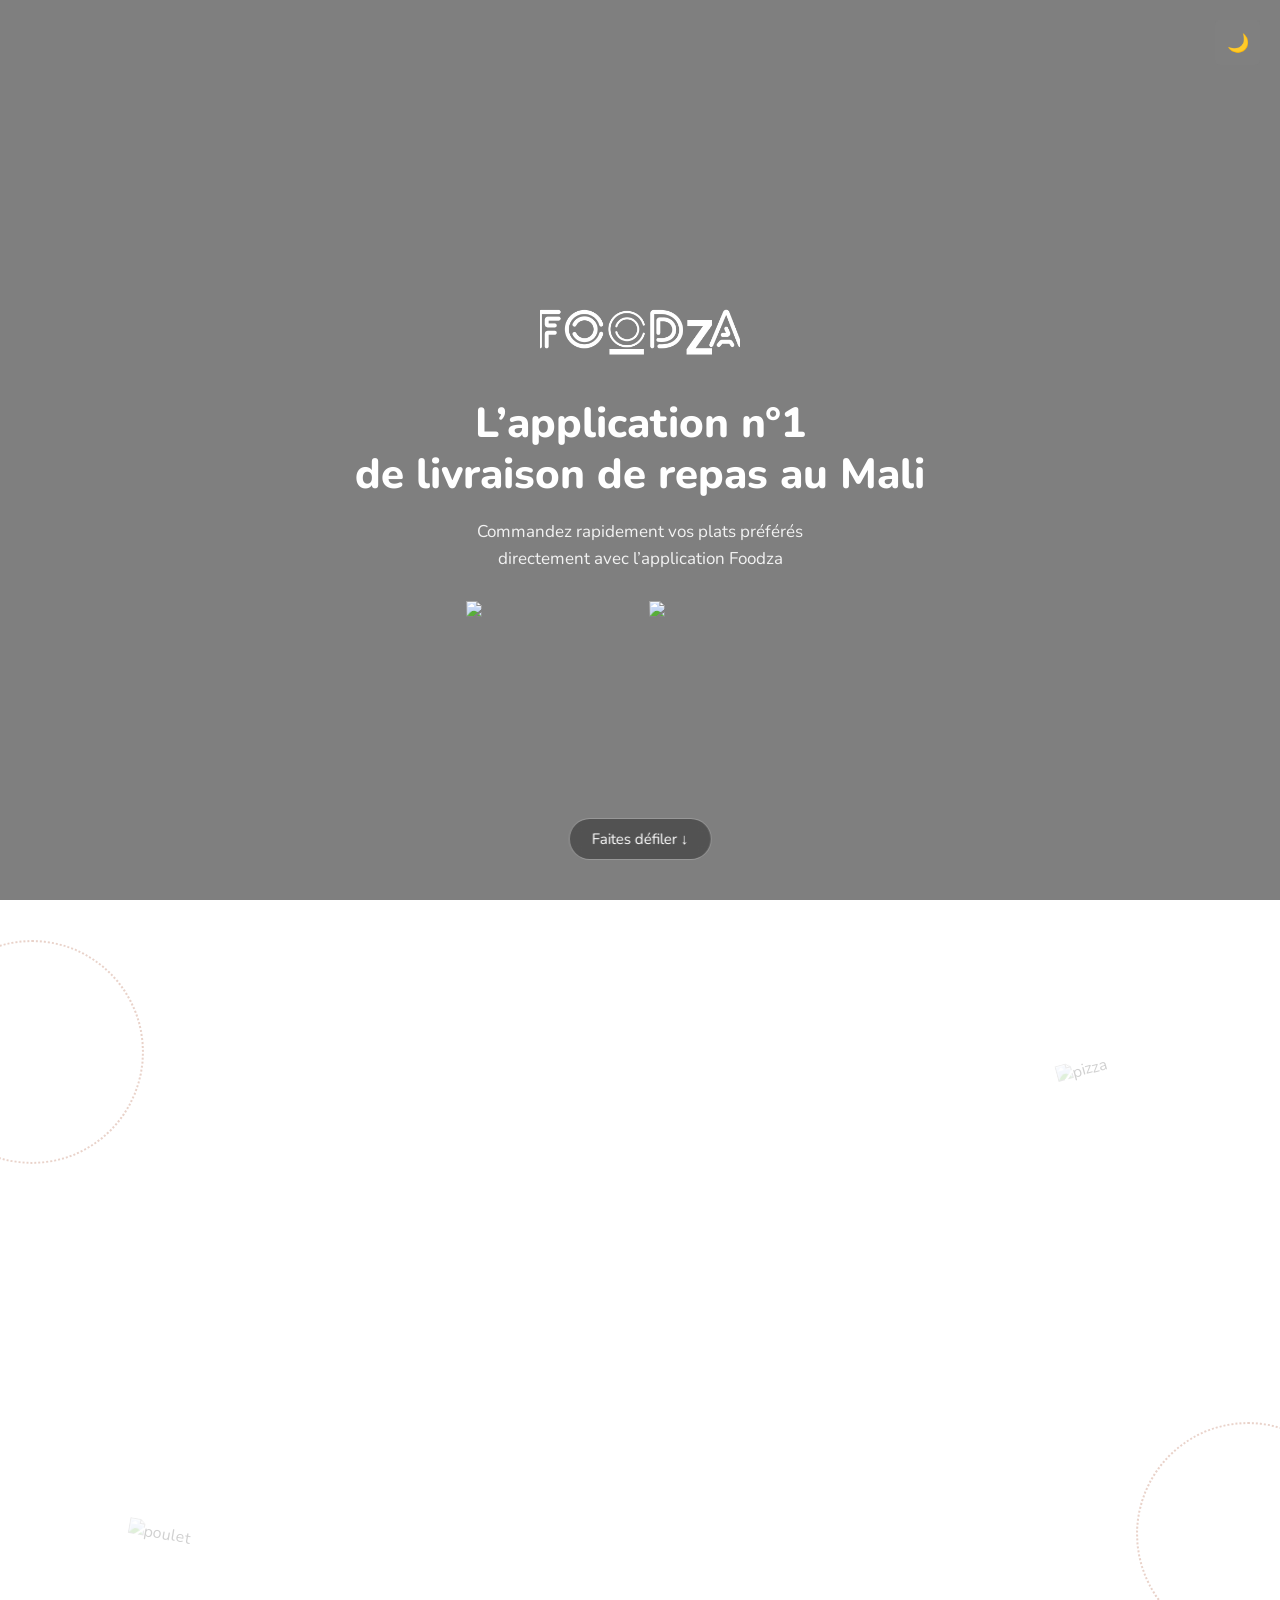
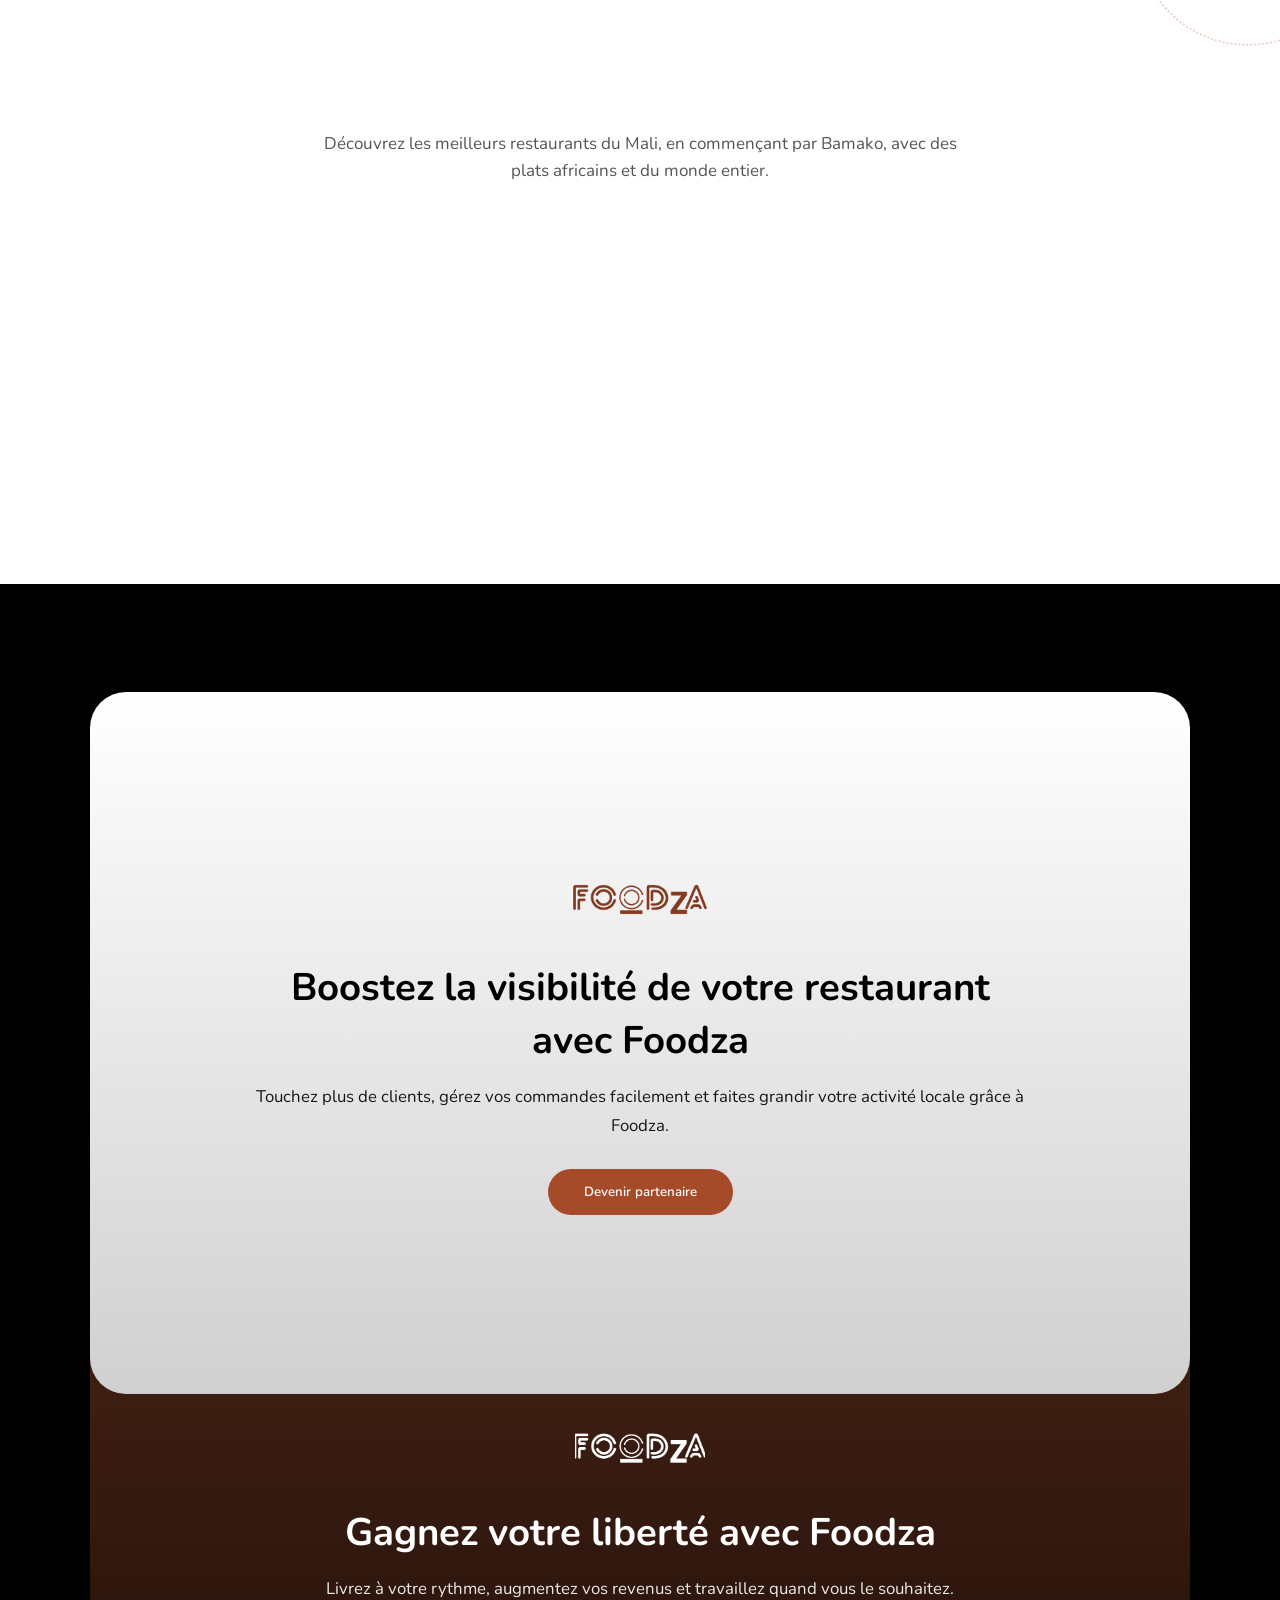
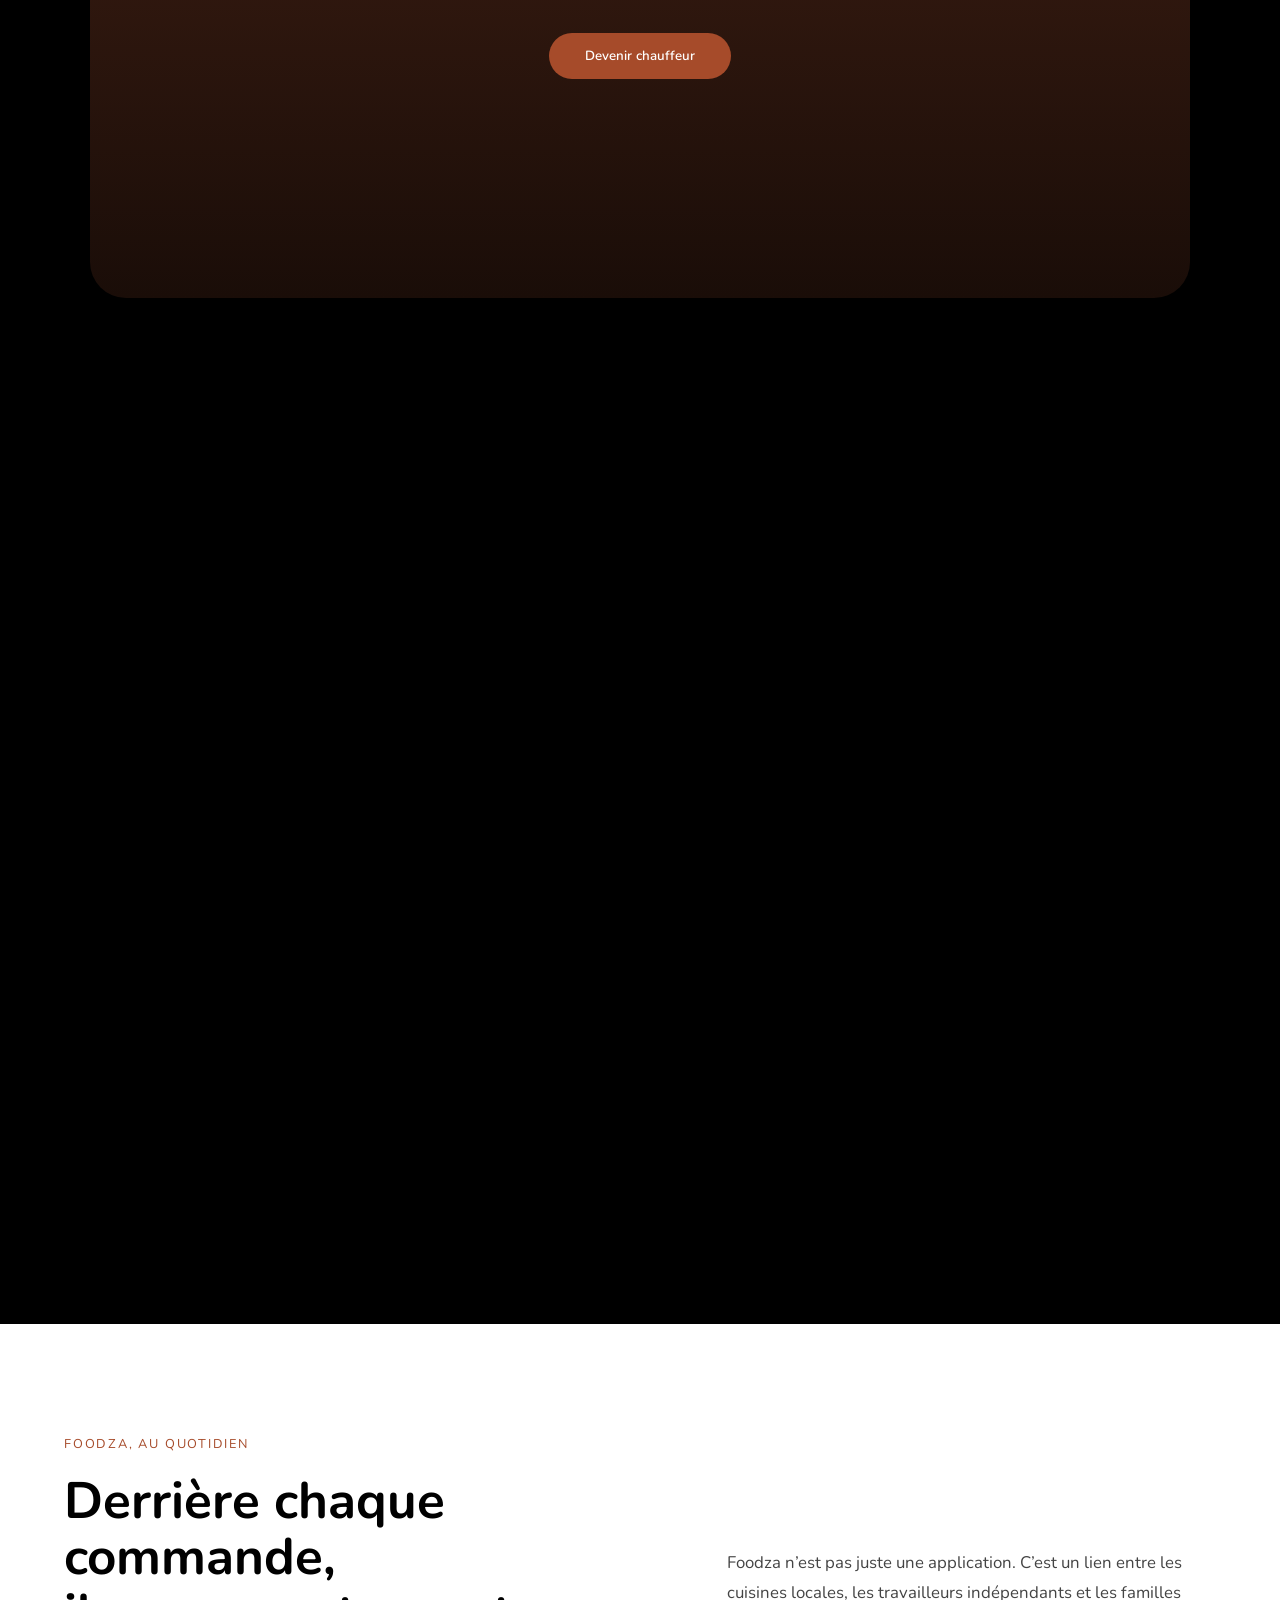
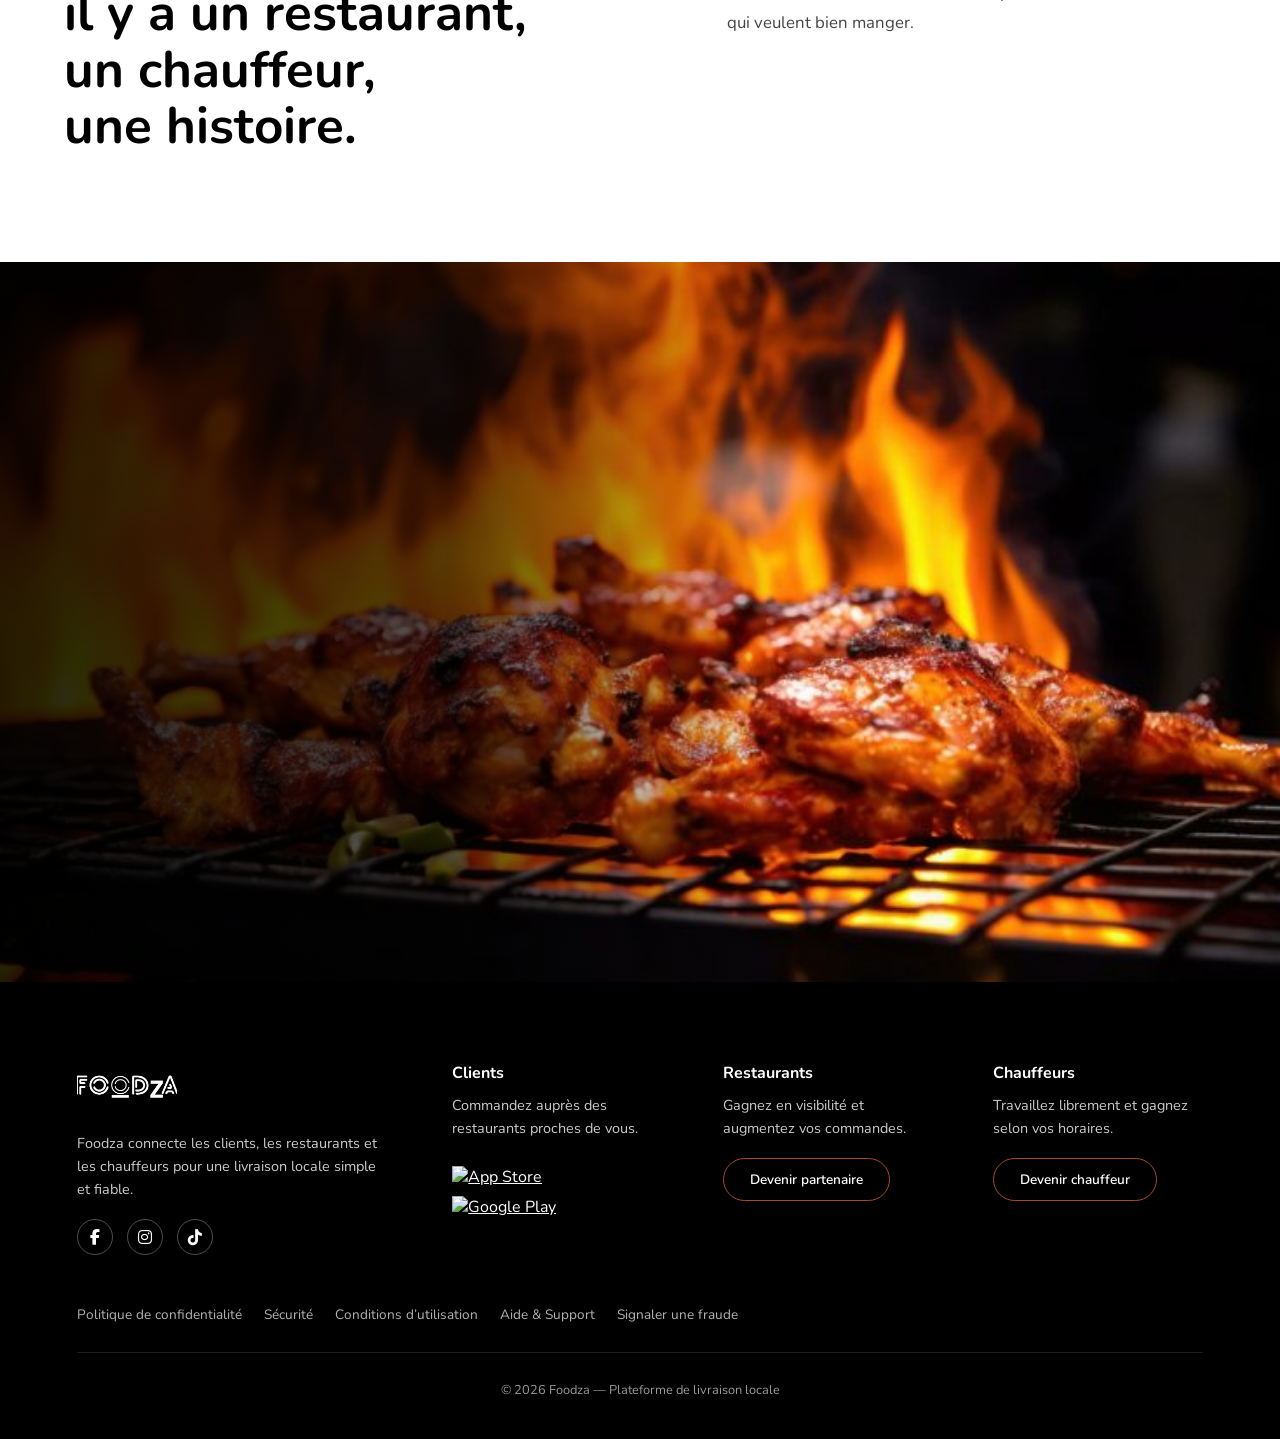
==== index.html @ 73be3c2b "Refactor theme toggle functionality in index.html" ====
<!DOCTYPE html>
<html lang="fr">
<head>
  <meta charset="UTF-8">
  <meta name="viewport" content="width=device-width, initial-scale=1.0">
  <title>Foodza</title>

  <!-- Nunito Font -->
  <link href="https://fonts.googleapis.com/css2?family=Nunito:wght@400;700;800&display=swap" rel="stylesheet">

  <!-- CSS -->
  <link rel="stylesheet" href="style.css">
</head>

<body>

  <!-- HERO SECTION -->
 <!-- HERO SECTION -->
<section class="hero" id="hero">
  <!-- BOUTON MODE -->
  <button id="theme-toggle" class="theme-btn">🌙</button>

  <!-- VIDEO -->
  <video autoplay muted loop playsinline class="hero-video">
    <source src="./5081458-hd_1920_1080_24fps.mp4" type="video/mp4">
  </video>

  <!-- OVERLAY -->
  <div class="overlay"></div>

  <!-- CONTENU -->
  <div class="hero-text">

    <img src="Logo2.png" alt="Foodza Logo" class="hero-logo">

    <h2>
      L’application n°1 <br>
      de livraison de repas au Mali
    </h2>

    <p>
      Commandez rapidement vos plats préférés <br>
      directement avec l’application Foodza
    </p>

    <div class="buttons">
      <img src="https://upload.wikimedia.org/wikipedia/commons/7/78/Google_Play_Store_badge_EN.svg">
      <img src="https://developer.apple.com/assets/elements/badges/download-on-the-app-store.svg">
    </div>

  </div>

  <a href="#apropos" class="scroll-btn">
    Faites défiler ↓
  </a>

</section>

  <!-- SECTION A PROPOS FOODZA -->
<section class="foodza-story" id="apropos">

  <!-- Décorations -->
  <img src="https://cdn-icons-png.flaticon.com/512/1404/1404945.png"
    class="deco deco1" alt="pizza">

  <img src="https://cdn-icons-png.flaticon.com/512/1046/1046784.png"
    class="deco deco2" alt="poulet">

  <div class="story-container">

    <!-- Carte Afrique au centre -->
    <div class="story-map">
      <img src="Afrique.png"
        alt="Afrique plats africains">
    </div>

    <!-- Bubble 1 -->
<div class="story-bubble bubble1">
  Foodza est une plateforme moderne qui met à l’honneur
  la richesse de la cuisine africaine, aux côtés de nombreuses autres saveurs.
</div>

<!-- Bubble 2 -->
<div class="story-bubble bubble2">
  Notre mission est simple : accompagner les restaurants partenaires
  et permettre à chacun de découvrir, commander ou se faire livrer facilement.
</div>

<!-- Bubble 3 -->
<div class="story-bubble bubble3">
  Du mafé malien au thieboudienne sénégalais, jusqu’aux plats du monde,
  Foodza valorise chaque cuisine selon les restaurants disponibles.
</div>

  </div>
</section>

<!-- SECTION features FOODZA -->
<section class="foodza-features" id="features">

  <!-- TITRE -->
  <div class="features-header">
    <p>
      Découvrez les meilleurs restaurants du Mali, en commençant par Bamako,
      avec des plats africains et du monde entier.
    </p>
  </div>

  <!-- GRID -->
  <div class="features-grid">

    <!-- PHONE CUT -->
    <div class="features-phone reveal">
      <img src="Phone.png" alt="Foodza App Mockup">
    </div>

    <!-- CARDS -->
    <div class="features-cards">

      <div class="feature-card reveal">
        <h4>Saveurs du Mali</h4>
        <p>Explorez les plats africains et internationaux disponibles à Bamako.</p>
      </div>

      <div class="feature-card reveal">
        <h4>Restaurants locaux</h4>
        <p>Foodza met en avant les restaurants partenaires du Mali.</p>
      </div>

      <div class="feature-card reveal">
        <h4>Commande facile</h4>
        <p>Commandez vos repas préférés en quelques clics depuis Bamako.</p>
      </div>

      <div class="feature-card reveal">
        <h4>Lancement progressif</h4>
        <p>D’abord à Bamako, puis dans d’autres villes du Mali très bientôt.</p>
      </div>

    </div>

  </div>

</section>

<section class="foodza-stack-section">

  <!-- CARD RESTAURANT -->
  <div class="foodza-card foodza-card-restaurant">
    <div class="foodza-card-content">
      <img src="Logo1.png" alt="Foodza" class="foodza-logo">

      <h2>Boostez la visibilité de votre restaurant avec Foodza</h2>
      <p>
        Touchez plus de clients, gérez vos commandes facilement
        et faites grandir votre activité locale grâce à Foodza.
      </p>

      <button class="foodza-btn">Devenir partenaire</button>
    </div>
  </div>

  <!-- CARD CHAUFFEUR -->
  <div class="foodza-card foodza-card-driver">
    <div class="foodza-card-content">
      <img src="Logo2.png" alt="Foodza" class="foodza-logo">

      <h2>Gagnez votre liberté avec Foodza</h2>
      <p>
        Livrez à votre rythme, augmentez vos revenus
        et travaillez quand vous le souhaitez.
      </p>

      <button class="foodza-btn">Devenir chauffeur</button>
    </div>
  </div>

  <!-- SPACER OBLIGATOIRE POUR FIN DU STICKY -->
  <div class="foodza-stack-exit"></div>

</section>




<section class="foodza-manifesto">
  <div class="foodza-manifesto-inner">

    <!-- GAUCHE : MESSAGE FORT -->
    <div class="foodza-manifesto-title">
      <span class="foodza-eyebrow">Foodza, au quotidien</span>

      <h2>
        Derrière chaque commande,<br>
        il y a un restaurant,<br>
        un chauffeur,<br>
        une histoire.
      </h2>
    </div>

    <!-- DROITE : TEXTE EXPLICATIF -->
    <div class="foodza-manifesto-text">
      <p>
        Foodza n’est pas juste une application.
        C’est un lien entre les cuisines locales,
        les travailleurs indépendants et les familles
        qui veulent bien manger.
      </p>
    </div>

  </div>
</section>

<section class="foodza-app-cta">
  <div class="foodza-left-overlay"></div>

  <div class="foodza-app-content animate-on-scroll">
    <h2>L’application Foodza</h2>
    <p>
      Accédez rapidement aux meilleurs restaurants autour de vous
      et commandez en toute simplicité, où que vous soyez.
    </p>

    <div class="foodza-store-buttons">
      <a href="#">
        <img src="https://developer.apple.com/assets/elements/badges/download-on-the-app-store.svg" alt="App Store">
      </a>
      <a href="#">
        <img src="https://play.google.com/intl/en_us/badges/images/generic/fr_badge_web_generic.png" alt="Google Play">
      </a>
    </div>
  </div>
</section>

<!-- FOOTER FOODZA -->
<footer class="foodza-footer">

  <div class="footer-container">

    <!-- COLONNE GAUCHE : LOGO + DESCRIPTION + RÉSEAUX -->
    <div class="footer-brand">
      <!-- 🔴 CHANGE JUSTE CE LIEN POUR TON LOGO -->
      <img
        src="Logo2.png"
        alt="Foodza logo"
        class="footer-logo"
      >

      <p class="footer-desc">
        Foodza connecte les clients, les restaurants
        et les chauffeurs pour une livraison locale
        simple et fiable.
      </p>

      <div class="footer-socials">
        <a href="#" aria-label="Facebook"><i class="fab fa-facebook-f"></i></a>
        <a href="#" aria-label="Instagram"><i class="fab fa-instagram"></i></a>
        <a href="#" aria-label="TikTok"><i class="fab fa-tiktok"></i></a>
      </div>
    </div>

    <!-- CLIENTS -->
    <div class="footer-column">
      <h4>Clients</h4>
      <p class="footer-desc">
        Commandez auprès des restaurants
        proches de vous.
      </p>

      <div class="footer-stores">
        <a href="#">
          <img
            src="https://developer.apple.com/assets/elements/badges/download-on-the-app-store.svg"
            alt="App Store"
          >
        </a>
        <a href="#">
          <img
            src="https://play.google.com/intl/en_us/badges/images/generic/fr_badge_web_generic.png"
            alt="Google Play"
          >
        </a>
      </div>
    </div>

    <!-- RESTAURANTS -->
    <div class="footer-column">
      <h4>Restaurants</h4>
      <p class="footer-desc">
        Gagnez en visibilité et
        augmentez vos commandes.
      </p>
      <a href="#" class="footer-btn-outline">Devenir partenaire</a>
    </div>

    <!-- CHAUFFEURS -->
    <div class="footer-column">
      <h4>Chauffeurs</h4>
      <p class="footer-desc">
        Travaillez librement et
        gagnez selon vos horaires.
      </p>
      <a href="#" class="footer-btn-outline">Devenir chauffeur</a>
    </div>

  </div>

  <!-- LIENS LÉGAUX -->
  <div class="footer-legal">
    <a href="#">Politique de confidentialité</a>
    <a href="#">Sécurité</a>
    <a href="#">Conditions d’utilisation</a>
    <a href="#">Aide & Support</a>
    <a href="#">Signaler une fraude</a>
  </div>

  <!-- SÉPARATION -->
  <div class="footer-divider"></div>

  <!-- COPYRIGHT -->
  <div class="footer-bottom">
    © 2026 Foodza — Plateforme de livraison locale
  </div>

</footer>

<!-- CDN ICONS (OBLIGATOIRE) -->
<link
  rel="stylesheet"
  href="https://cdnjs.cloudflare.com/ajax/libs/font-awesome/6.5.1/css/all.min.css">

<script>
document.addEventListener("DOMContentLoaded", function () {

  const button = document.getElementById("theme-toggle");

  if (!button) return;

  // Charger mode sauvegardé
  if (localStorage.getItem("theme") === "dark") {
    document.body.classList.add("dark-mode");
    button.textContent = "☀️";
  }

  // Click
  button.addEventListener("click", function () {
    document.body.classList.toggle("dark-mode");

    if (document.body.classList.contains("dark-mode")) {
      localStorage.setItem("theme", "dark");
      button.textContent = "☀️";
    } else {
      localStorage.setItem("theme", "light");
      button.textContent = "🌙";
    }
  });

});
</script>
</body>
</html>
---- style.css ----
/* =============================== */
/*           GLOBAL RESET          */
/* =============================== */

* {
  margin: 0;
  padding: 0;
  box-sizing: border-box;
  font-family: "Nunito", sans-serif;
}

body {
  overflow-x: hidden;
}


/* =============================== */
/*            HERO SECTION         */
/* =============================== */
.hero {
  position: relative;
  width: 100%;
  height: 100vh;
  overflow: hidden;

  display: flex;
  justify-content: center;
  align-items: center;
}

/* VIDEO */
.hero-video {
  position: absolute;
  top: 0;
  left: 0;
  width: 100%;
  height: 100%;
  object-fit: cover;
}

/* OVERLAY */
.overlay {
  position: absolute;
  top: 0;
  left: 0;
  width: 100%;
  height: 100%;
  background: rgba(0,0,0,0.5);
}

/* MODE SOMBRE OVERLAY */
body.dark-mode .overlay {
  background: rgba(0,0,0,0.7);
}

/* HERO CONTENT */
.hero-text {
  position: relative;
  z-index: 2;
  text-align: center;
  color: white;
  padding: 20px;
  max-width: 900px;
}

/* LOGO */
.hero-logo {
  width: 200px;
  margin-bottom: 18px;
}

/* MAIN TITLE */
.hero-text h2 {
  font-size: 42px;
  font-weight: 800;
  line-height: 1.2;
}

/* SUBTITLE */
.hero-text p {
  font-size: 17px;
  margin-top: 18px;
  opacity: 0.9;
  line-height: 1.6;
}

/* STORE BUTTONS */
.buttons {
  margin-top: 28px;
  display: flex;
  justify-content: center;
  gap: 18px;
}

.buttons img {
  width: 165px;
  cursor: pointer;
  transition: 0.3s ease;
}

.buttons img:hover {
  transform: scale(1.08);
}

/* SCROLL BUTTON FIXED BOTTOM */
.scroll-btn {
  position: absolute;
  bottom: 15px; /* ✅ toujours en bas */
  left: 50%;
  transform: translateX(-50%);
  z-index: 5;

  font-size: 15px;
  color: white;
  text-decoration: none;

  padding: 10px 22px;
  border: 1px solid rgba(255, 255, 255, 0.4);
  border-radius: 50px;

  background: rgba(0, 0, 0, 0.35);
  backdrop-filter: blur(6px);

  animation: bounce 1.5s infinite;
}

/* ANIMATION */
@keyframes bounce {
  0%, 100% {
    transform: translateX(-50%) translateY(0);
  }
  50% {
    transform: translateX(-50%) translateY(-8px);
  }
}

/* RESPONSIVE HERO */
@media (max-width: 768px) {

  .hero-text h2 {
    font-size: 36px;
  }

  .hero-text p {
    font-size: 15px;
  }

  .buttons {
    flex-direction: column;
    gap: 14px;
  }

  .buttons img {
    width: 190px;
  }

  .scroll-btn {
    font-size: 14px;
    bottom: 12px;
  }
}


/* =============================== */
/*        FOODZA STORY SECTION     */
/* =============================== */

.foodza-story {
  position: relative;

  padding: 30px 8%;
  margin-top: 0;

  background: #fff;
  overflow: hidden;
}

/* Container */
.story-container {
  position: relative;
  width: 100%;
  min-height: 520px;

  display: flex;
  justify-content: center;
  align-items: center;
}

/* AFRICA MAP CENTER */
.story-map img {
  width: 480px;
  max-width: 100%;
  position: relative;
  z-index: 2;

  filter: drop-shadow(0 20px 30px rgba(0,0,0,0.25));
}

/* TEXT BUBBLES */
.story-bubble {
  position: absolute;
  max-width: 280px;

  background: rgba(255, 255, 255, 0.92);
  border-radius: 18px;
  padding: 18px 20px;

  font-size: 16px;
  line-height: 1.6;
  color: #222;

  box-shadow: 0 10px 25px rgba(0,0,0,0.12);
  border: 2px dashed rgba(166, 75, 42, 0.35);

  z-index: 3;
}

/* Bubble positions */
.bubble1 {
  top: 12%;
  left: 5%;
}

.bubble2 {
  top: 35%;
  right: 6%;
}

.bubble3 {
  bottom: 18%;
  left: 18%;
}

/* DECOR FOOD ICONS */
.deco {
  position: absolute;
  width: 70px;
  opacity: 0.18;
  z-index: 1;
}

.deco1 {
  top: 20%;
  right: 12%;
  transform: rotate(-15deg);
}

.deco2 {
  bottom: 18%;
  left: 10%;
  transform: rotate(10deg);
}

/* CURVED DECORATION LINES */
.foodza-story::before,
.foodza-story::after {
  content: "";
  position: absolute;
  width: 220px;
  height: 220px;
  border: 2px dotted rgba(166, 75, 42, 0.25);
  border-radius: 50%;
  z-index: 0;
}

.foodza-story::before {
  top: 40px;
  left: -80px;
}

.foodza-story::after {
  bottom: 40px;
  right: -80px;
}

/* ================================================= */
/* ✅ ANIMATION STYLE */
/* ================================================= */

.story-map,
.story-bubble {
  opacity: 0;
  transform: translateY(50px);
  transition: all 0.9s ease;
}

/* When visible */
.story-map.show,
.story-bubble.show {
  opacity: 1;
  transform: translateY(0);
}

/* Delay for bubbles */
.bubble1.show {
  transition-delay: 0.3s;
}

.bubble2.show {
  transition-delay: 0.7s;
}

.bubble3.show {
  transition-delay: 1.1s;
}

/* ================================================= */
/* ✅ RESPONSIVE STORY */
/* ================================================= */

@media (max-width: 900px) {

  .story-container {
    flex-direction: column;
    min-height: auto;
    padding-top: 40px;
  }

  .story-map img {
    width: 320px;
  }

  .story-bubble {
    position: relative;
    margin-top: 18px;
    max-width: 100%;
    text-align: center;
  }

  .bubble1,
  .bubble2,
  .bubble3 {
    top: auto;
    left: auto;
    right: auto;
    bottom: auto;
  }

  .deco {
    display: none;
  }
}

.foodza-features {
  padding: 30px 8%;
  background: #fff;
  font-family: "Nunito", sans-serif;
}

/* HEADER */
.features-header {
  text-align: center;
  max-width: 650px;
  margin: auto;
}

.features-header h2 {
  font-size: 42px;
  font-weight: 800;
  color: #823B20;
}

.features-header p {
  margin-top: 14px;
  font-size: 17px;
  color: #555;
  line-height: 1.6;
}

/* GRID */
.features-grid {
  margin-top: 20px;
  display: grid;
  grid-template-columns: 1fr 1fr;
  align-items: center;
  gap: 20px;
}

/* =============================== */
/* PHONE CUT LIKE ZOMATO */
/* =============================== */

.features-phone {
  height: 350px;              /* ✅ limite visible */
  overflow: hidden;           /* ✅ coupe le reste */
  display: flex;
  justify-content: center;
  align-items: flex-start;
}

.features-phone img {
  width: 540px;
  transform: translateY(20px); /* ✅ descend = coupé */
  
}

/* =============================== */
/* CARDS */
/* =============================== */

.features-cards {
  display: grid;
  grid-template-columns: repeat(2, 1fr);
  gap: 25px;
}

.feature-card {
  background: #fafafa;
  border-radius: 18px;
  padding: 18px;
  border: 1px solid rgba(0,0,0,0.05);
  transition: 0.3s ease;
}

.feature-card:hover {
  transform: translateY(-6px);
  box-shadow: 0 18px 40px rgba(0,0,0,0.08);
}

.feature-card h4 {
  font-size: 18px;
  font-weight: 700;
  color: #111;
}

.feature-card p {
  margin-top: 10px;
  font-size: 15px;
  color: #666;
  line-height: 1.5;
}

/* =============================== */
/* ANIMATION SCROLL */
/* =============================== */

.reveal {
  opacity: 0;
  transform: translateY(35px);
  transition: 0.8s ease;
}

.reveal.active {
  opacity: 1;
  transform: translateY(0);
}

/* =============================== */
/* RESPONSIVE MOBILE */
/* =============================== */

@media (max-width: 900px) {

  .features-grid {
    grid-template-columns: 1fr;
    text-align: center;
  }

  .features-phone {
    height: 320px;
  }

  .features-phone img {
    width: 250px;
    transform: translateY(40px);
  }

  .features-cards {
    grid-template-columns: 1fr;
  }
}

/* SECTION */
.foodza-stack-section {
  position: relative;
  height: 260vh;
  background: #000;
  padding-top: 12vh;
}

/* CARD BASE */
.foodza-card {
  position: sticky;
  top: 12vh;
  height: 78vh;
  width: min(1100px, 92%);
  margin: 0 auto;
  border-radius: 36px;
  display: flex;
  align-items: center;
  justify-content: center;
  
}

/* RESTAURANT */
.foodza-card-restaurant {
  background: linear-gradient(180deg, #ffffff, #d0d0d0);
  z-index: 3;
}

/* CHAUFFEUR (CHEVAUCHEMENT MAÎTRISÉ) */
.foodza-card-driver {
  margin-top: -22vh;
  background: linear-gradient(180deg, #4a2416, #1a0d08);
  z-index: 2;
  color: #fff;
}

/* CONTENT */
.foodza-card-content {
  text-align: center;
  max-width: 840px;
  padding: 2rem;
}

.foodza-logo {
  height: 60px;
  margin-bottom: 1.5rem;
}

.foodza-stack-section h2 {
  font-size: clamp(1.9rem, 3vw, 2.7rem);
  margin-bottom: 1rem;
}

.foodza-stack-section p {
  font-size: 1.05rem;
  line-height: 1.7;
  opacity: .9;
}

/* BUTTON */
.foodza-btn {
  margin-top: 1.8rem;
  padding: 14px 36px;
  border-radius: 999px;
  border: none;
  background: #A64B2A;
  color: #fff;
  font-weight: 600;
  cursor: pointer;
}

/* SPACER — FAIT SORTIR LE STICKY */
.foodza-stack-exit {
  height: 120vh;
}

/* 📱 RESPONSIVE */
@media (max-width: 768px) {
  .foodza-stack-section {
    height: auto;
    padding: 10vh 0;
  }

  .foodza-card {
    position: relative;
    height: auto;
    margin-bottom: 8vh;
  }

  .foodza-card-driver {
    margin-top: 0;
  }

  .foodza-btn {
    width: 100%;
  }
}

.foodza-manifesto {
  background: #fff;
  padding: 12vh 0;
}

.foodza-manifesto-inner {
  width: min(1200px, 90%);
  margin: 0 auto;

  display: grid;
  grid-template-columns: 1.2fr 1fr;
  gap: 6vw;
  align-items: center;
}

/* EYEBROW */
.foodza-eyebrow {
  display: inline-block;
  font-size: .8rem;
  letter-spacing: .14em;
  text-transform: uppercase;
  color: #A64B2A;
  margin-bottom: 1.2rem;
}

/* TITRE */
.foodza-manifesto-title h2 {
  font-size: clamp(2.4rem, 4vw, 3.4rem);
  line-height: 1.1;
  font-weight: 700;
  color: #000;
}

/* TEXTE */
.foodza-manifesto-text p {
  font-size: 1.05rem;
  line-height: 1.8;
  color: #444;
  max-width: 460px;
}

/* 📱 RESPONSIVE */
@media (max-width: 900px) {
  .foodza-manifesto-inner {
    grid-template-columns: 1fr;
    gap: 3rem;
  }

  .foodza-manifesto-title h2 {
    font-size: 2.2rem;
  }
}

.foodza-app-cta {
  position: relative;
  min-height: 80vh;
  background: url("poulet.jpeg") center right / cover no-repeat;
  display: flex;
  align-items: center;
  overflow: hidden;
}

/* OVERLAY GAUCHE SEULEMENT */
.foodza-left-overlay {
  position: absolute;
  inset: 0;
  background: linear-gradient(
    90deg,
    rgba(0,0,0,.85) 0%,
    rgba(0,0,0,.65) 35%,
    rgba(0,0,0,0) 60%
  );
  pointer-events: none;
}

/* CONTENT */
.foodza-app-content {
  position: relative;
  max-width: 560px;
  padding-left: 6vw;
  color: #fff;
  opacity: 0;
  transform: translateY(40px);
  transition: opacity .8s ease, transform .8s ease;
}

.foodza-app-content h2 {
  font-size: clamp(2.2rem, 3vw, 3rem);
  margin-bottom: 1rem;
}

.foodza-app-content p {
  font-size: 1.05rem;
  line-height: 1.6;
  opacity: .95;
}

/* STORE BUTTONS */
.foodza-store-buttons {
  margin-top: 2rem;
  display: flex;
  gap: 1rem;
}

.foodza-store-buttons img {
  height: 48px;
  transition: transform .25s ease;
}

.foodza-store-buttons img:hover {
  transform: scale(1.05);
}

/* ACTIVE (JS) */
.foodza-app-content.active {
  opacity: 1;
  transform: translateY(0);
}

/* 📱 MOBILE */
@media (max-width: 768px) {
  .foodza-app-cta {
    background-position: center;
  }

  .foodza-left-overlay {
    background: rgba(0,0,0,.75);
  }

  .foodza-app-content {
    padding: 0 8vw;
    max-width: 100%;
  }
}

.foodza-footer {
  background: #000;
  color: #fff;
  padding: 80px 6vw 40px;
  font-family: system-ui, sans-serif;
}

.footer-container {
  display: grid;
  grid-template-columns: 1.5fr 1fr 1fr 1fr;
  gap: 60px;
  max-width: 1200px;
  margin: auto;
}

/* LOGO */
.footer-logo {
  height: 46px;
  margin-bottom: 18px;
}

/* TEXTE */
.footer-desc {
  font-size: .9rem;
  line-height: 1.6;
  opacity: .8;
  margin-bottom: 18px;
}

/* SOCIALS */
.footer-socials {
  display: flex;
  gap: 14px;
}

.footer-socials a {
  width: 36px;
  height: 36px;
  border: 1px solid rgba(255,255,255,.3);
  border-radius: 50%;
  display: flex;
  align-items: center;
  justify-content: center;
  color: #fff;
  text-decoration: none;
  transition: .25s;
}

.footer-socials a:hover {
  background: #A64B2A;
  border-color: #A64B2A;
}

/* COLONNES */
.footer-column h4 {
  color: #A64B2A;
  margin-bottom: 10px;
}

/* STORES */
.footer-stores img {
  height: 42px;
  margin-right: 10px;
  margin-top: 8px;
}

/* BOUTONS OUTLINE */
.footer-btn-outline {
  display: inline-block;
  padding: 11px 26px;
  border-radius: 999px;
  border: 1.5px solid #A64B2A;
  color: #A64B2A;
  text-decoration: none;
  font-weight: 600;
  font-size: .85rem;
  transition: .25s;
}

.footer-btn-outline:hover {
  background: #A64B2A;
  color: #fff;
}

/* LEGAL */
.footer-legal {
  margin: 50px auto 0;
  max-width: 1200px;
  display: flex;
  flex-wrap: wrap;
  gap: 22px;
  font-size: .85rem;
  opacity: .7;
}

.footer-legal a {
  color: inherit;
  text-decoration: none;
}

/* DIVIDER */
.footer-divider {
  height: 1px;
  background: rgba(255,255,255,.12);
  margin: 28px 0;
}

/* BOTTOM */
.footer-bottom {
  text-align: center;
  font-size: .8rem;
  opacity: .6;
}

/* MOBILE */
@media (max-width: 900px) {
  .footer-container {
    grid-template-columns: 1fr;
    gap: 40px;
  }

  .footer-legal {
    justify-content: center;
  }
}
/* Mode clair (par défaut) */
body {
    background-color: white;
    color: black;
}

/* Mode sombre */
body.dark-mode {
    background-color: #121212;
    color: white;
}

/* Bouton */
#theme-toggle {
    cursor: pointer;
    padding: 10px;
    border: none;
    background: gray;
    color: white;
    border-radius: 5px;
}
/* MODE SOMBRE GLOBAL */
body.dark-mode {
  background-color: #121212;
  color: white;
}
/* Sections principales */
body.dark-mode .hero,
body.dark-mode .foodza-features,
body.dark-mode .foodza-story,
body.dark-mode .foodza-manifesto,
body.dark-mode .foodza-app-cta,


/* Cartes */
body.dark-mode .feature-card,
body.dark-mode .foodza-card {
  background-color: #1e1e1e;
  color: white;
}

/* Texte */
body.dark-mode p,
body.dark-mode h1,
body.dark-mode h2,
body.dark-mode h3,
body.dark-mode h4 {
  color: white;
}
.theme-btn {
  position: fixed;   /* ✅ FIXE (ne bouge pas au scroll) */
  top: 50px;         /* ✅ très proche du haut */
  right: 60px;       /* ✅ très proche du bord droit */

  width: 45px;
  height: 45px;

  border-radius: 50%;
  border: none;

  background: rgba(0, 0, 0, 0.5); /* meilleur contraste */
  backdrop-filter: blur(10px);

  color: white;
  font-size: 18px;

  display: flex;
  align-items: center;
  justify-content: center;

  cursor: pointer;
  z-index: 9999; /* ✅ toujours au-dessus de tout */

  transition: all 0.3s ease;
}

/* Hover effet premium */
.theme-btn:hover {
  transform: scale(1.1);
  background: rgba(255, 255, 255, 0.25);
}

/* MODE SOMBRE */
body.dark-mode .theme-btn {
  background: rgba(0, 0, 0, 0.4);
}

/* MODE SOMBRE GLOBAL */
body.dark-mode {
  background-color: #121212;
  color: white;
}

/* HERO */
body.dark-mode .hero {
  background-color: #000;
}

/* TEXTE HERO */
body.dark-mode .hero h2,
body.dark-mode .hero p {
  color: #ffffff;
}

/* OVERLAY PLUS FONCÉ */
body.dark-mode .overlay {
  background: rgba(0, 0, 0, 0.7);
}

/* CARTES */
body.dark-mode .feature-card,
body.dark-mode .foodza-card {
  background-color: #1e1e1e;
  color: white;
}

/* TITRES ET TEXTES */
body.dark-mode h1,
body.dark-mode h2,
body.dark-mode h3,
body.dark-mode h4,
body.dark-mode p {
  color: #ffffff;
}
/* SECTION APRÈS HERO (foodza-story) */
body.dark-mode .foodza-story {
  background-color: #121212;
}

body.dark-mode .story-bubble {
  background-color: #1e1e1e;
  color: white;
}

/* FEATURES */
body.dark-mode .foodza-features {
  background-color: #121212;
}

body.dark-mode .feature-card {
  background-color: #1e1e1e;
  color: white;
}

/* TITRES FEATURES */
body.dark-mode .features-header h2,
body.dark-mode .features-header p {
  color: white;
}
/* CARD RESTAURANT */
body.dark-mode .foodza-card-restaurant {
  background: #1e1e1e;
  color: white;
}

/* CARD DRIVER */
body.dark-mode .foodza-card-driver {
  background: #000;
  color: white;
}
/* TOUS LES TEXTES */
body.dark-mode h1,
body.dark-mode h2,
body.dark-mode h3,
body.dark-mode h4,
body.dark-mode p {
  color: #ffffff;
}
/* FOOTER TOUJOURS IDENTIQUE */
.foodza-footer {
  background-color: #000 !important;
  color: #fff !important;
}

/* TEXTE FOOTER TOUJOURS BLANC */
.foodza-footer h4,
.foodza-footer p,
.foodza-footer a {
  color: #fff !important;
}
/* =============================== */
/* BOUTON DARK MODE (FIXE PROPRE) */
/* =============================== */
.theme-btn {
  position: fixed;
  top: 20px;
  right: 20px;
  z-index: 999;

  padding: 10px 14px;
  border-radius: 50px;
  border: none;

  background: rgba(0,0,0,0.5);
  color: white;
  cursor: pointer;

  backdrop-filter: blur(6px);
}

/* =============================== */
/* SAFE ZONE SCROLL BUTTON */
/* =============================== */
.scroll-btn {
  bottom: 40px;
}

/* =============================== */
/* MODE SOMBRE - SECTIONS BLANCHES */
/* =============================== */
body.dark-mode .foodza-story,
body.dark-mode .foodza-manifesto {
  background-color: #121212;
}

/* =============================== */
/* NE PAS TOUCHER FOOTER */
/* =============================== */
.foodza-footer {
  background: #000 !important;
  color: #fff !important;
}

/* =============================== */
/* FIX MOBILE - STACK SECTION */
/* =============================== */
@media (max-width: 768px) {
  .foodza-stack-section {
    background: white; /* enlève le fond noir */
    height: auto;
    padding: 60px 0;
  }
}

/* =============================== */
/* AMÉLIORATION HAUTEUR STACK */
/* =============================== */
.foodza-stack-section {
  min-height: 200vh;
}

/* =============================== */
/* CENTRAGE BOUTONS */
/* =============================== */
.buttons {
  display: flex;
  justify-content: center;
  align-items: center;
}
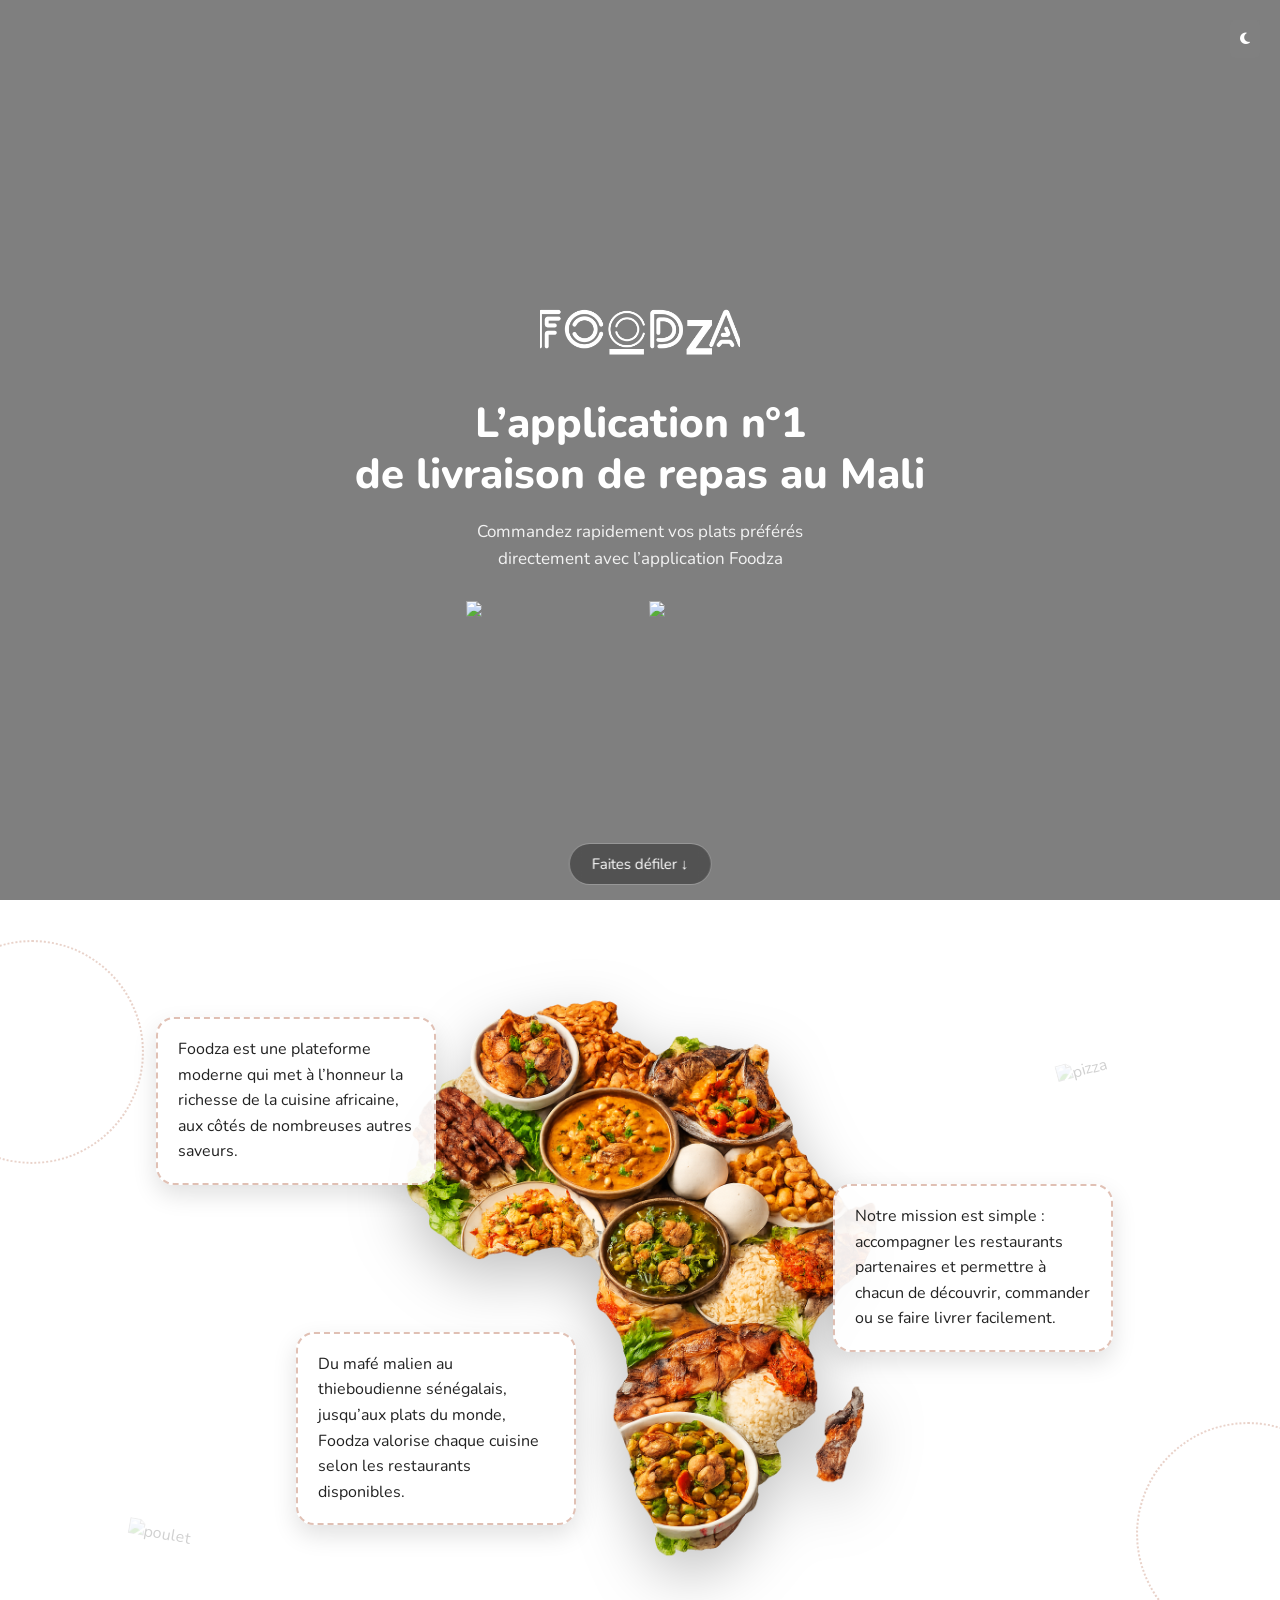
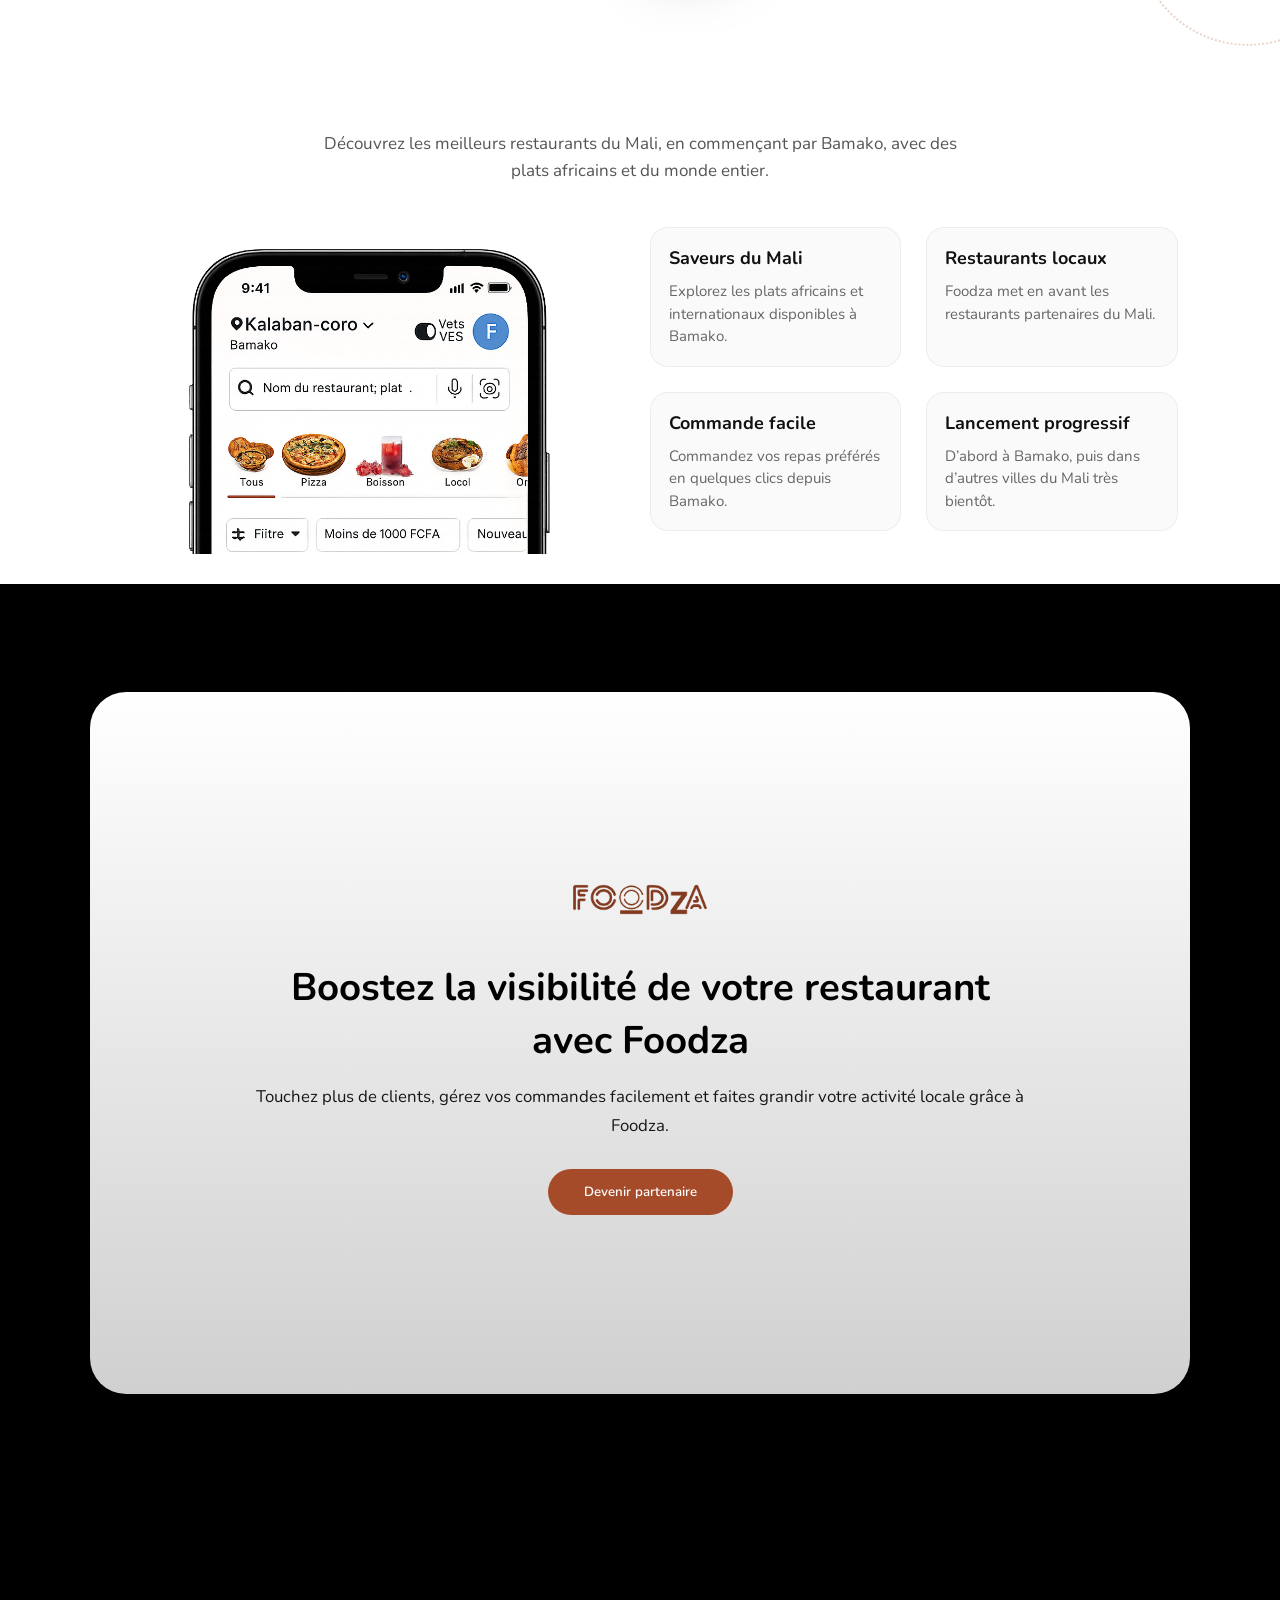
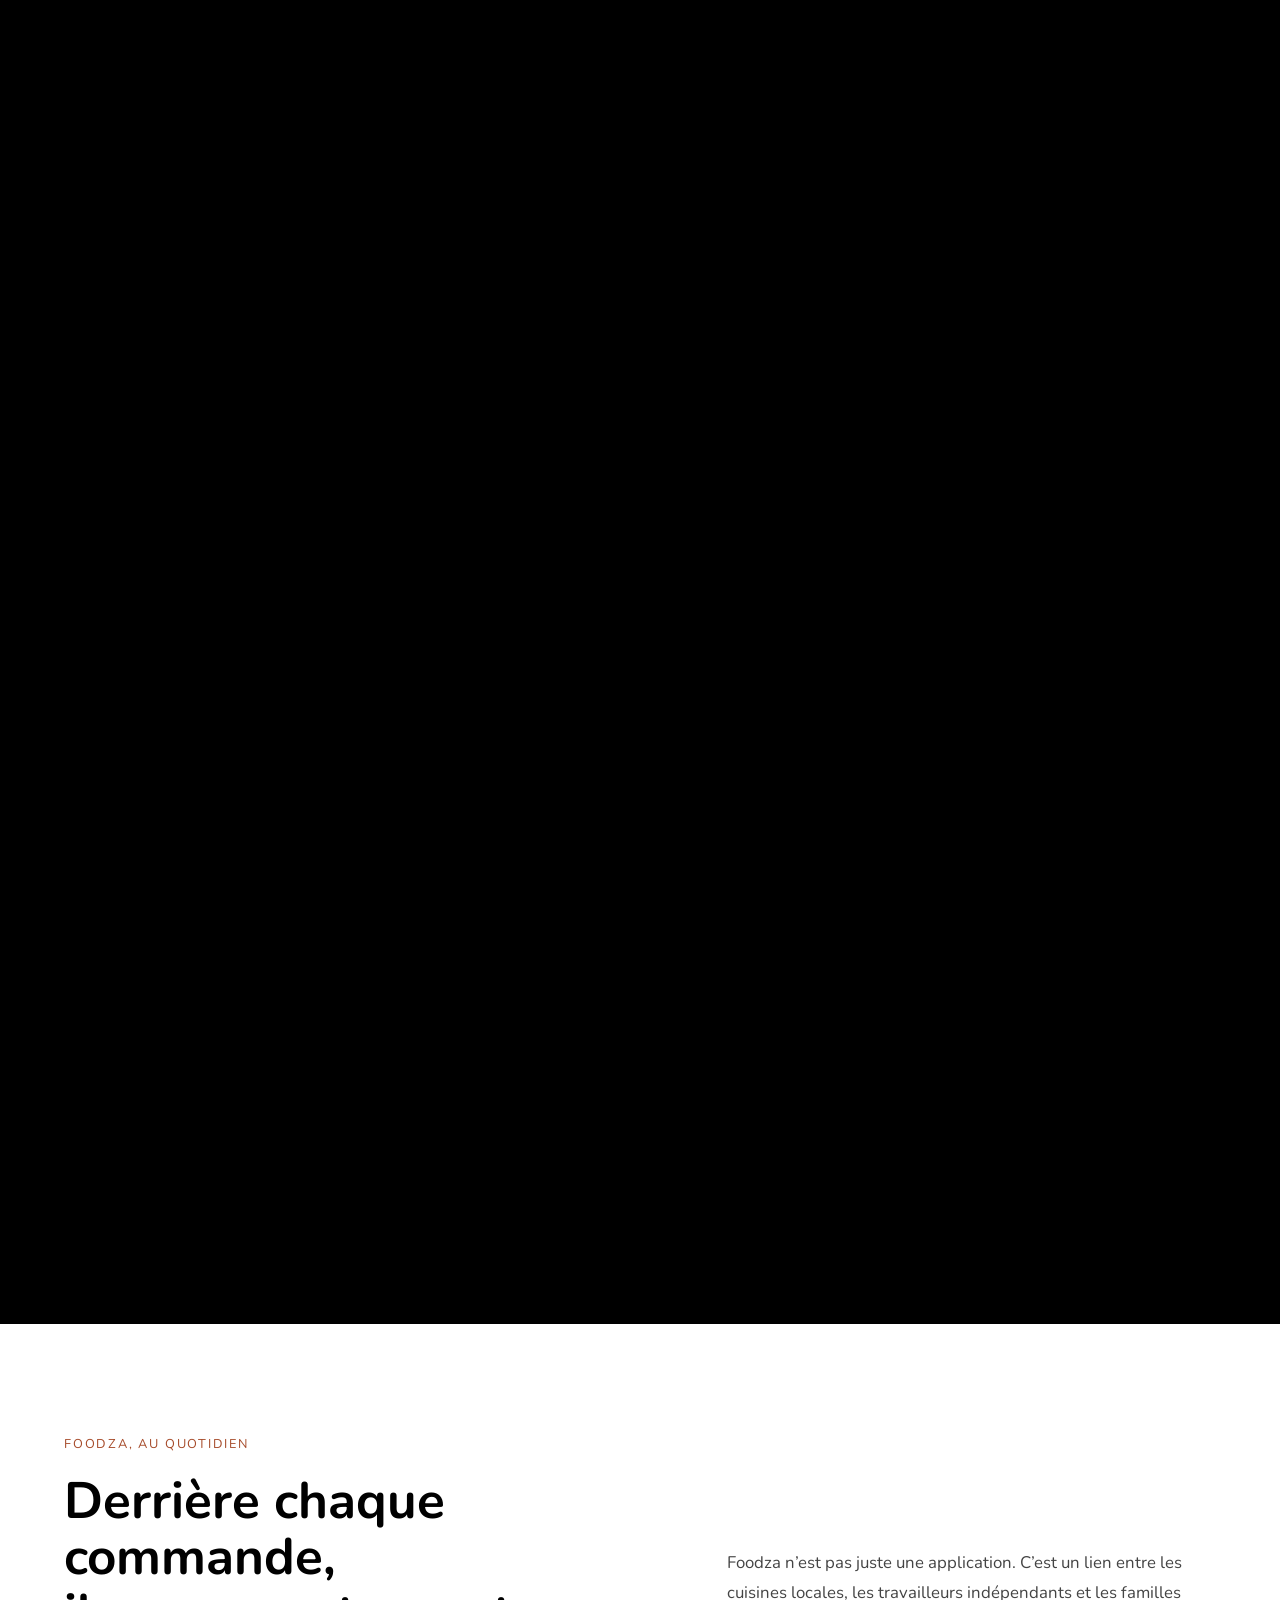
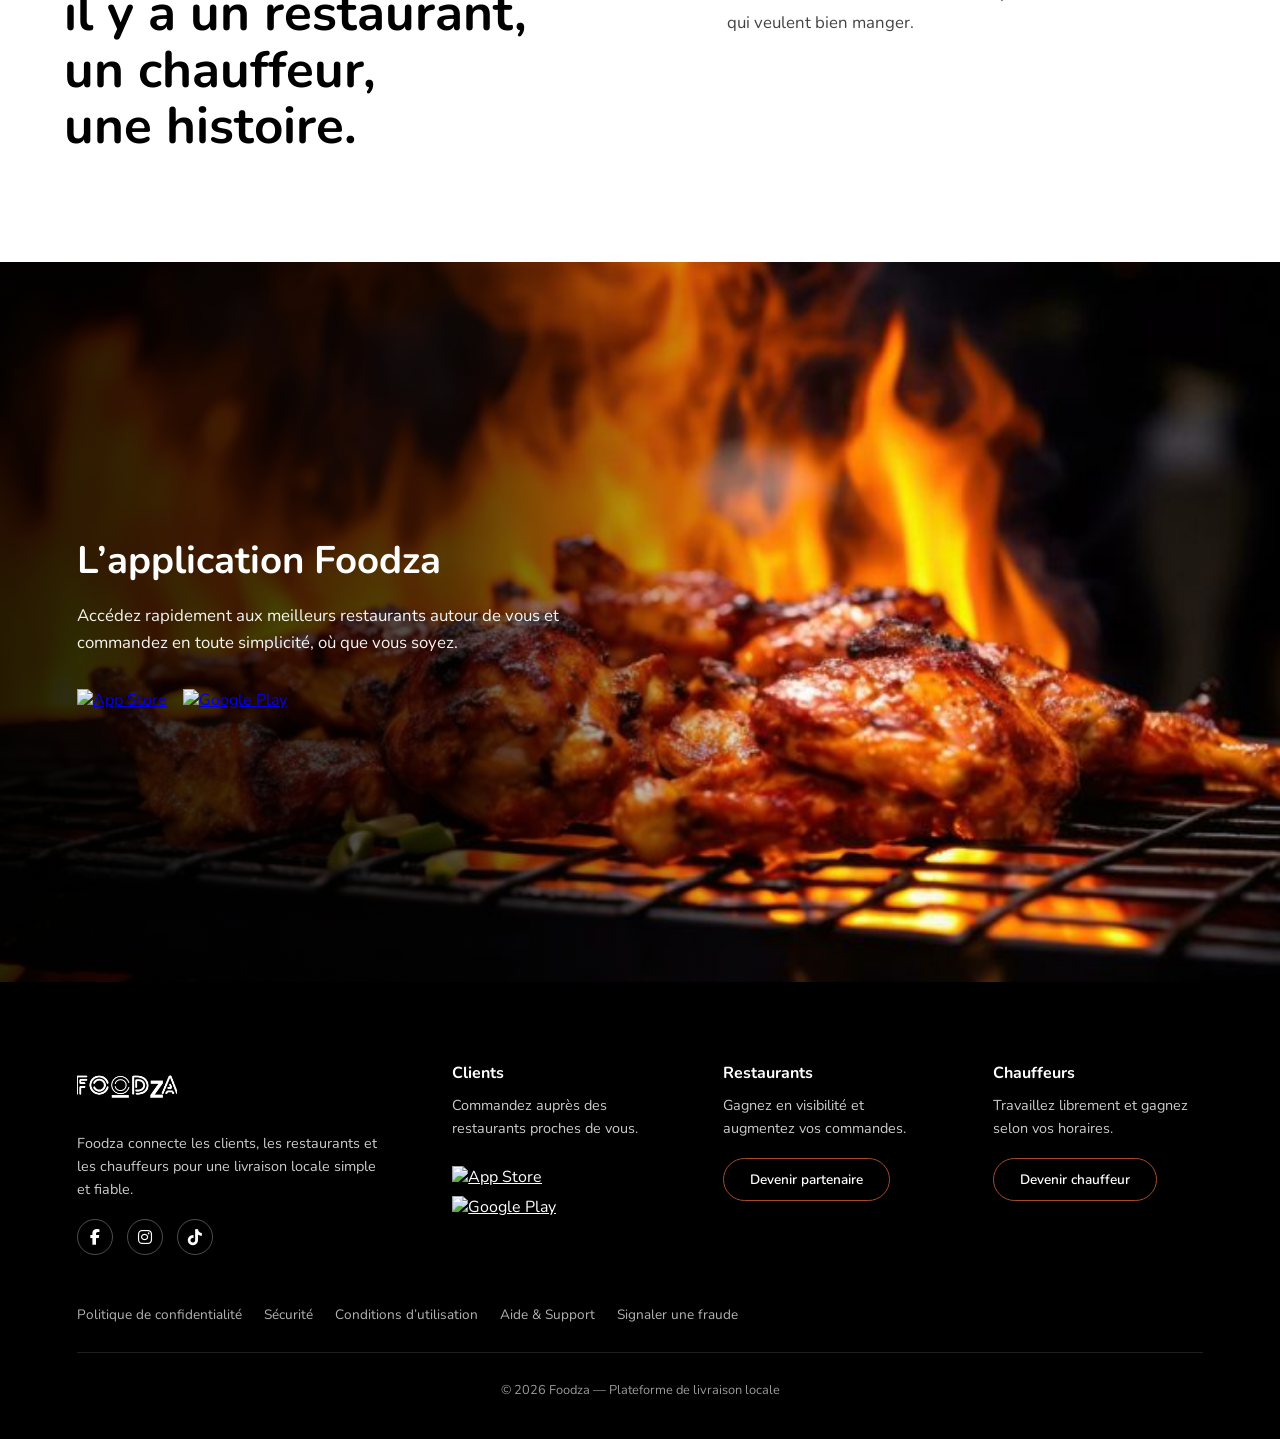
==== commit 022842ee: "Add files via upload" ====
--- a/index.html
+++ b/index.html
@@ -17,10 +17,8 @@
   <!-- HERO SECTION -->
  <!-- HERO SECTION -->
 <section class="hero" id="hero">
-  <!-- BOUTON MODE -->
-  <button id="theme-toggle" class="theme-btn">🌙</button>
-
-  <!-- VIDEO -->
+
+  <!-- VIDEO BACKGROUND -->
   <video autoplay muted loop playsinline class="hero-video">
     <source src="./5081458-hd_1920_1080_24fps.mp4" type="video/mp4">
   </video>
@@ -31,6 +29,12 @@
   <!-- CONTENU -->
   <div class="hero-text">
 
+    <!-- BOUTON MODE -->
+   <button id="theme-toggle" class="theme-btn">
+  <i class="fa-solid fa-moon"></i>
+</button>
+
+    <!-- LOGO -->
     <img src="Logo2.png" alt="Foodza Logo" class="hero-logo">
 
     <h2>
@@ -50,11 +54,13 @@
 
   </div>
 
+  <!-- SCROLL -->
   <a href="#apropos" class="scroll-btn">
     Faites défiler ↓
   </a>
 
 </section>
+
 
   <!-- SECTION A PROPOS FOODZA -->
 <section class="foodza-story" id="apropos">
@@ -329,33 +335,34 @@
   rel="stylesheet"
   href="https://cdnjs.cloudflare.com/ajax/libs/font-awesome/6.5.1/css/all.min.css">
 
+
+
+
+<script src="script.js"></script>
 <script>
-document.addEventListener("DOMContentLoaded", function () {
-
-  const button = document.getElementById("theme-toggle");
-
-  if (!button) return;
-
-  // Charger mode sauvegardé
-  if (localStorage.getItem("theme") === "dark") {
-    document.body.classList.add("dark-mode");
-    button.textContent = "☀️";
+const button = document.getElementById("theme-toggle");
+const icon = button.querySelector("i");
+
+// charger mode sauvegardé
+if (localStorage.getItem("theme") === "dark") {
+  document.body.classList.add("dark-mode");
+  icon.classList.replace("fa-moon", "fa-sun");
+}
+
+// click
+button.addEventListener("click", () => {
+  document.body.classList.toggle("dark-mode");
+
+  if (document.body.classList.contains("dark-mode")) {
+    localStorage.setItem("theme", "dark");
+    icon.classList.replace("fa-moon", "fa-sun");
+  } else {
+    localStorage.setItem("theme", "light");
+    icon.classList.replace("fa-sun", "fa-moon");
   }
-
-  // Click
-  button.addEventListener("click", function () {
-    document.body.classList.toggle("dark-mode");
-
-    if (document.body.classList.contains("dark-mode")) {
-      localStorage.setItem("theme", "dark");
-      button.textContent = "☀️";
-    } else {
-      localStorage.setItem("theme", "light");
-      button.textContent = "🌙";
-    }
-  });
-
 });
+
 </script>
+
 </body>
 </html>
--- a/style.css
+++ b/style.css
@@ -878,31 +878,22 @@
 body.dark-mode h4 {
   color: white;
 }
+/* bouton dark mode (haut droite propre) */
 .theme-btn {
-  position: fixed;   /* ✅ FIXE (ne bouge pas au scroll) */
-  top: 50px;         /* ✅ très proche du haut */
-  right: 60px;       /* ✅ très proche du bord droit */
-
-  width: 45px;
-  height: 45px;
-
-  border-radius: 50%;
-  border: none;
-
-  background: rgba(0, 0, 0, 0.5); /* meilleur contraste */
-  backdrop-filter: blur(10px);
-
-  color: white;
-  font-size: 18px;
-
+  position: fixed;
+  top: 20px;
+  right: 20px;
+  z-index: 999;
+
+  padding: 10px 14px;
+  border-radius: 50px;
+}
+
+/* centrer boutons */
+.buttons {
   display: flex;
+  justify-content: center;
   align-items: center;
-  justify-content: center;
-
-  cursor: pointer;
-  z-index: 9999; /* ✅ toujours au-dessus de tout */
-
-  transition: all 0.3s ease;
 }
 
 /* Hover effet premium */
@@ -1009,72 +1000,9 @@
 .foodza-footer a {
   color: #fff !important;
 }
-/* =============================== */
-/* BOUTON DARK MODE (FIXE PROPRE) */
-/* =============================== */
-.theme-btn {
-  position: fixed;
-  top: 20px;
-  right: 20px;
-  z-index: 999;
-
-  padding: 10px 14px;
-  border-radius: 50px;
-  border: none;
-
-  background: rgba(0,0,0,0.5);
-  color: white;
-  cursor: pointer;
-
-  backdrop-filter: blur(6px);
-}
-
-/* =============================== */
-/* SAFE ZONE SCROLL BUTTON */
-/* =============================== */
-.scroll-btn {
-  bottom: 40px;
-}
-
-/* =============================== */
-/* MODE SOMBRE - SECTIONS BLANCHES */
-/* =============================== */
-body.dark-mode .foodza-story,
-body.dark-mode .foodza-manifesto {
-  background-color: #121212;
-}
-
-/* =============================== */
-/* NE PAS TOUCHER FOOTER */
-/* =============================== */
-.foodza-footer {
-  background: #000 !important;
-  color: #fff !important;
-}
-
-/* =============================== */
-/* FIX MOBILE - STACK SECTION */
-/* =============================== */
+/* bouton dark mode (haut droite propre) */
 @media (max-width: 768px) {
   .foodza-stack-section {
-    background: white; /* enlève le fond noir */
-    height: auto;
-    padding: 60px 0;
-  }
-}
-
-/* =============================== */
-/* AMÉLIORATION HAUTEUR STACK */
-/* =============================== */
-.foodza-stack-section {
-  min-height: 200vh;
-}
-
-/* =============================== */
-/* CENTRAGE BOUTONS */
-/* =============================== */
-.buttons {
-  display: flex;
-  justify-content: center;
-  align-items: center;
-}
+    background: white; /* enlève le noir */
+  }
+}
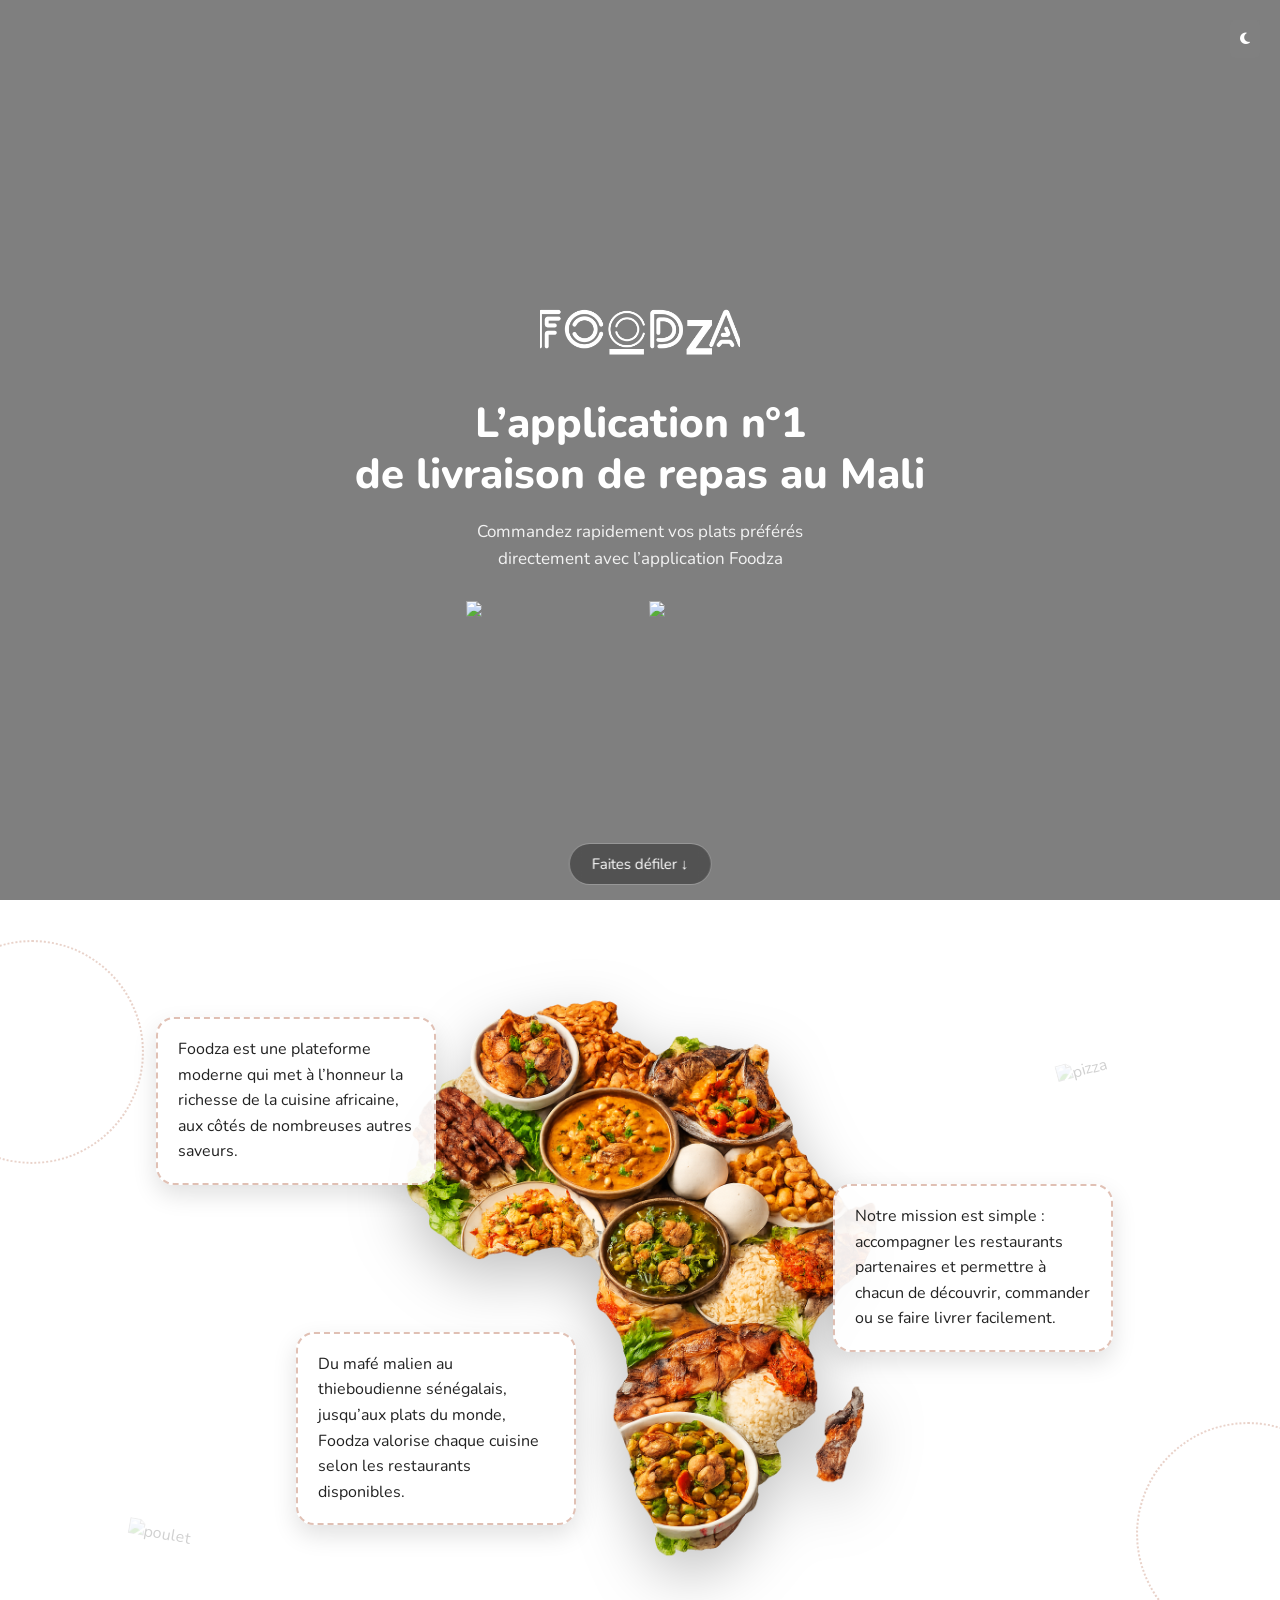
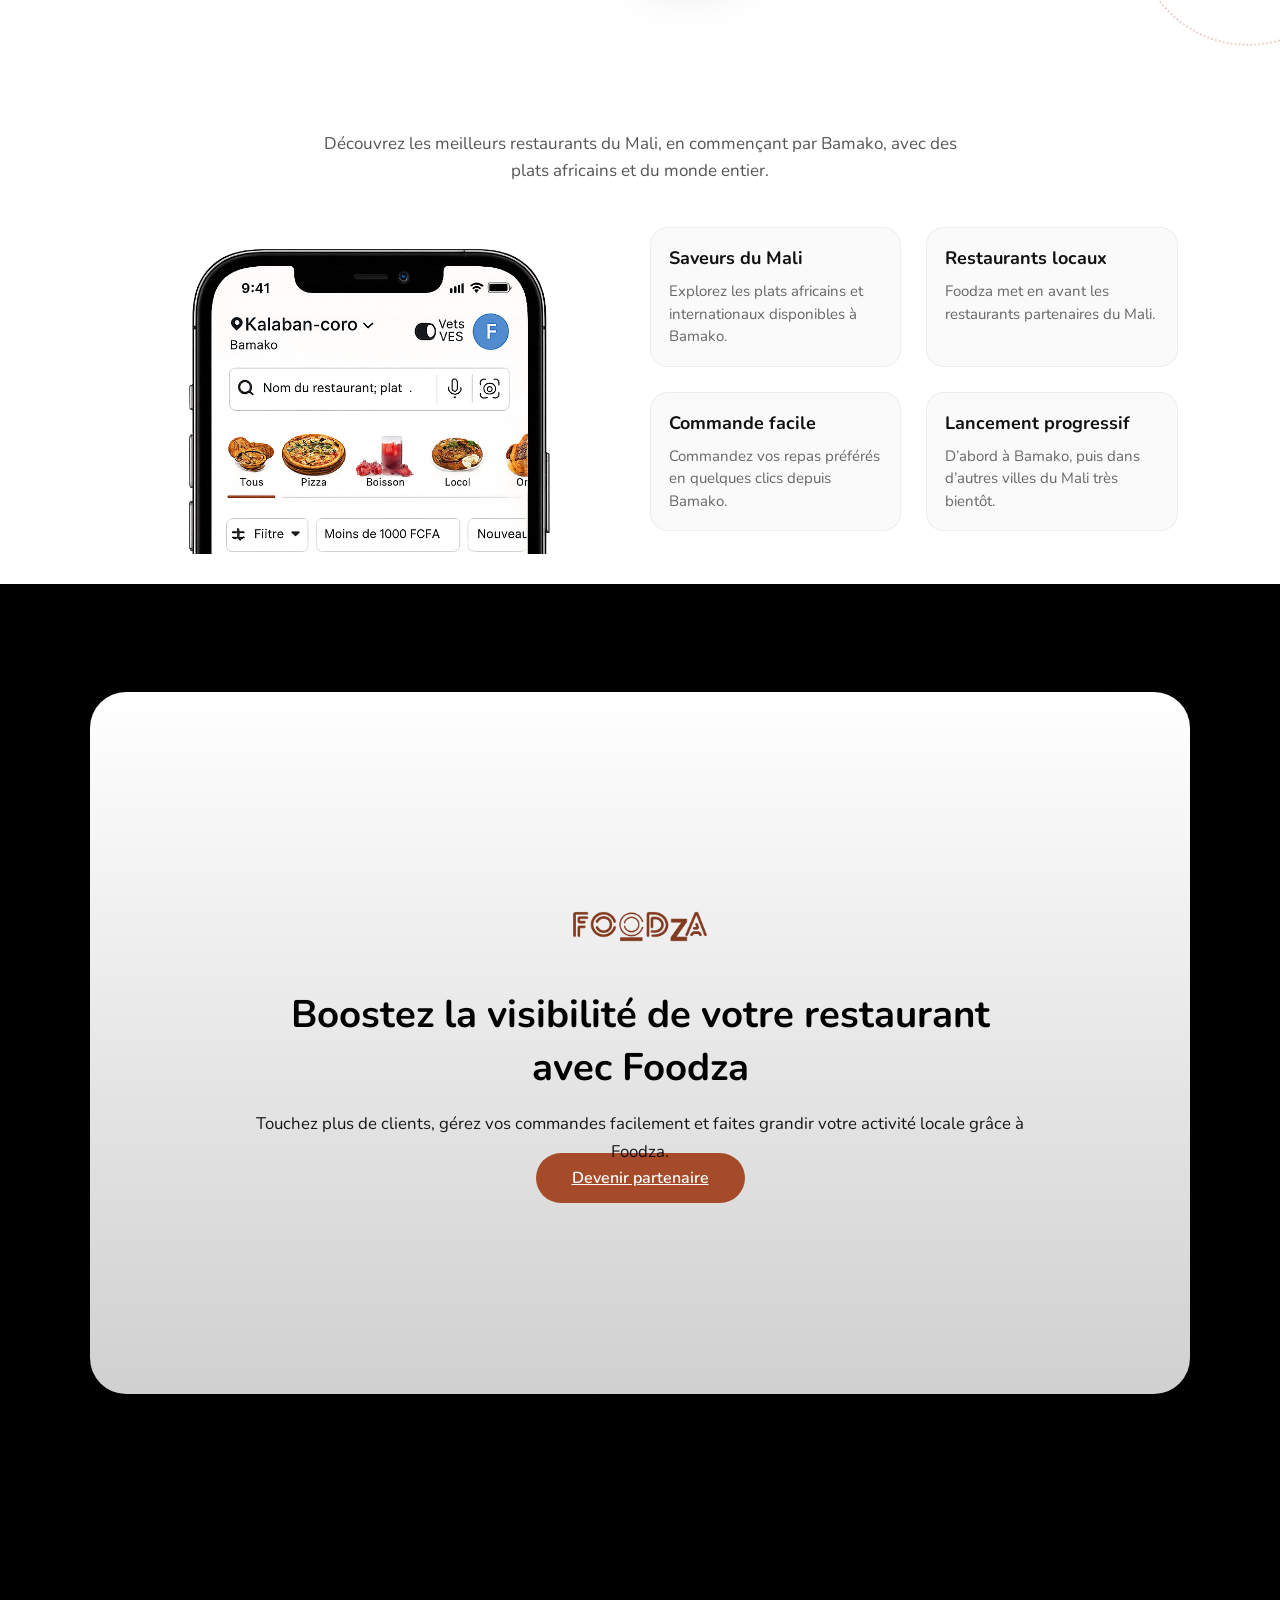
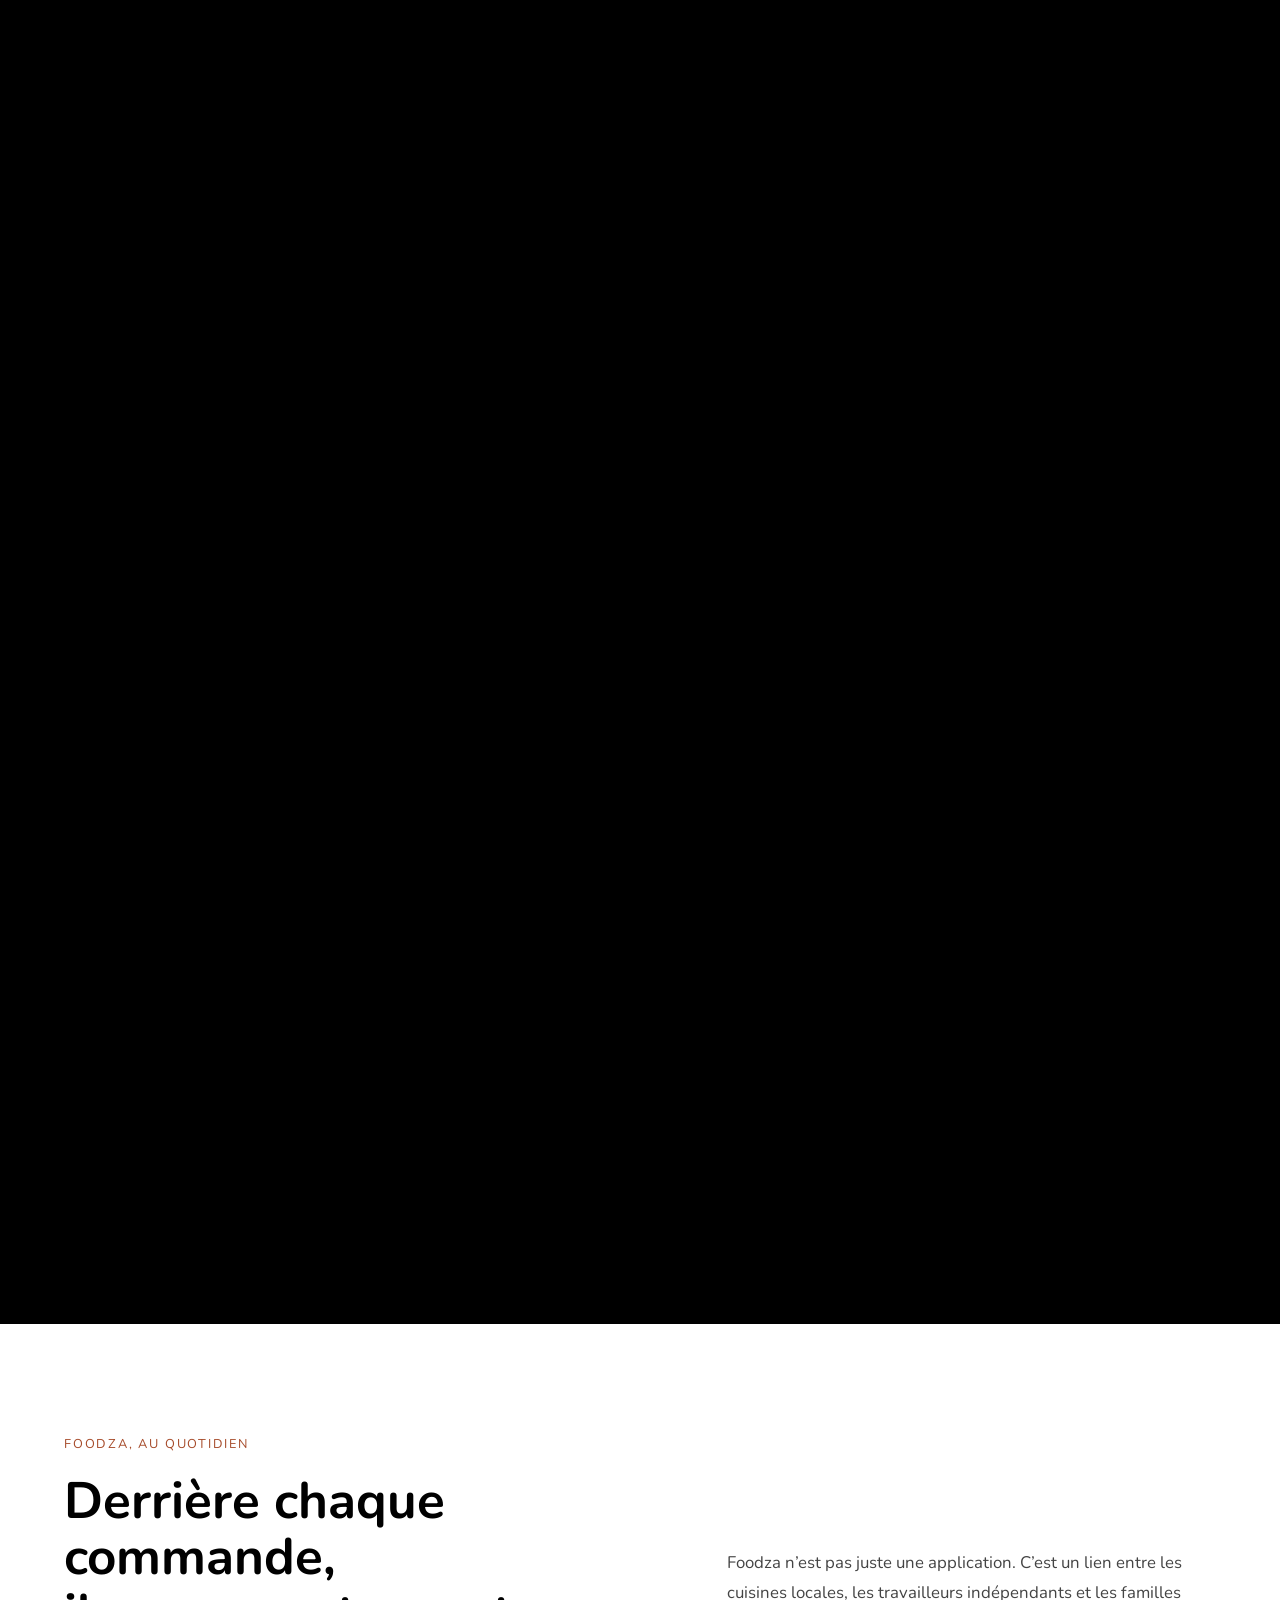
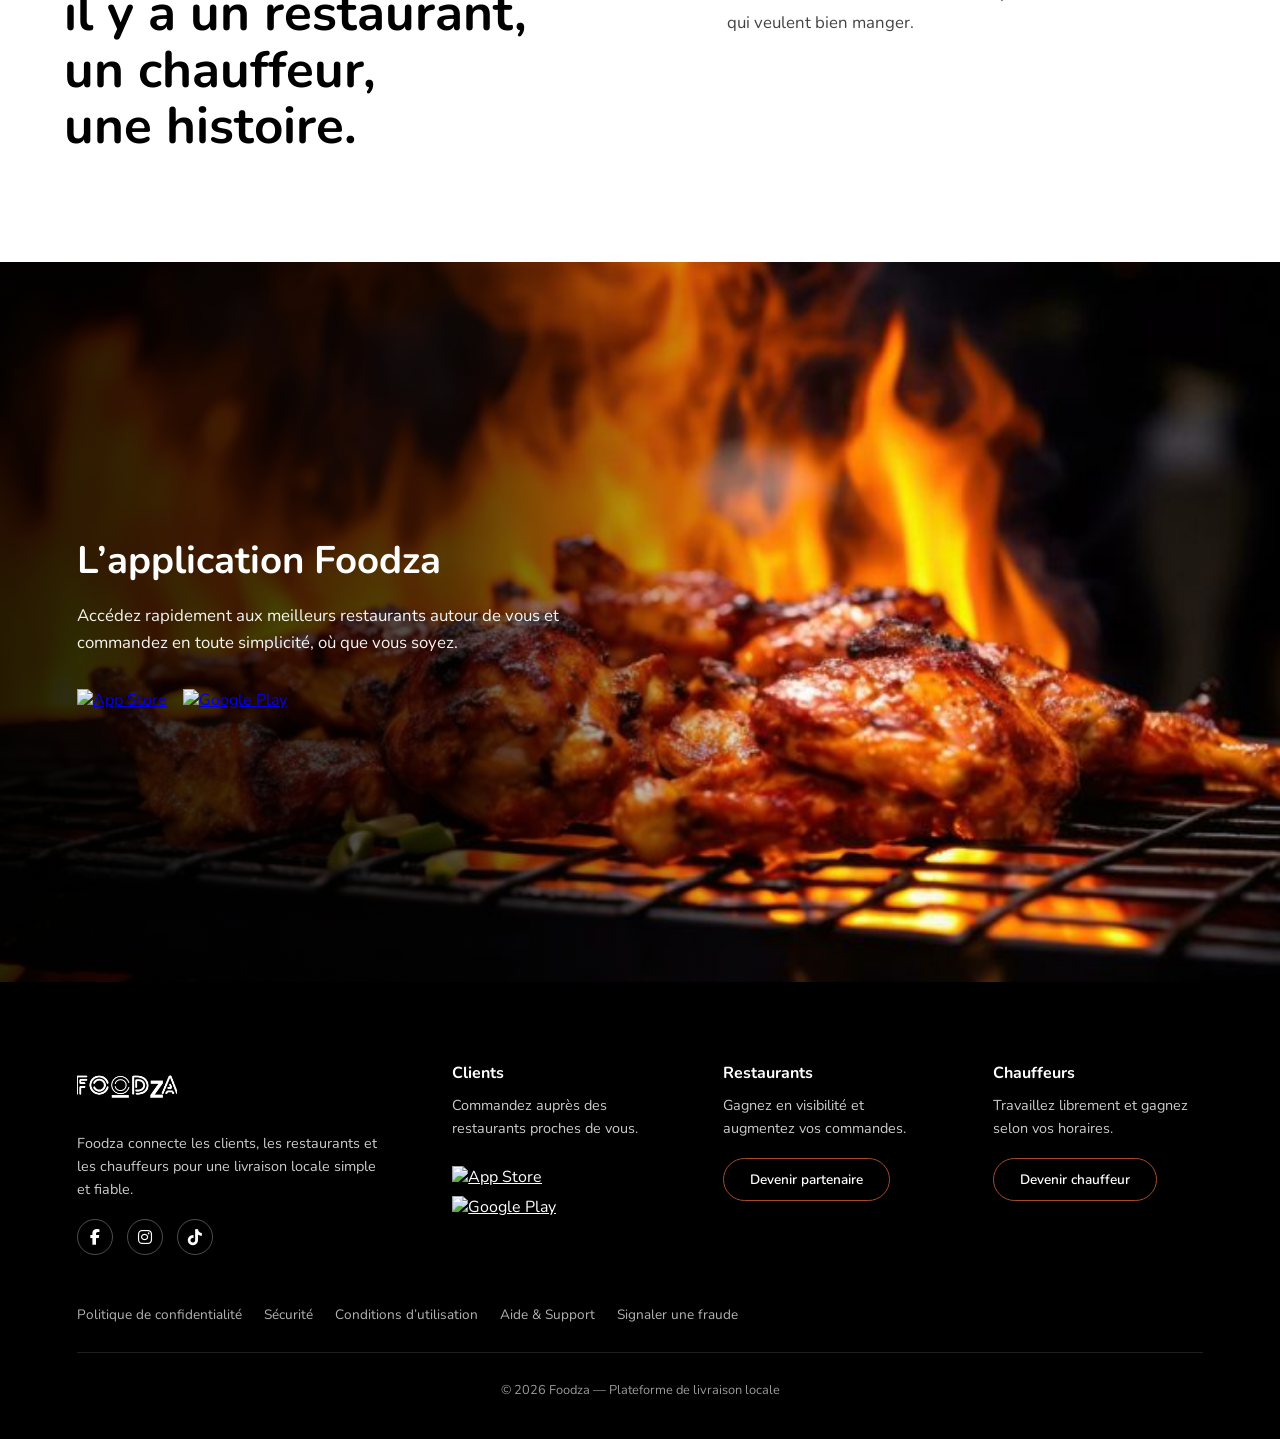
==== commit 299c7d0e: "Add files via upload" ====
--- a/index.html
+++ b/index.html
@@ -162,7 +162,7 @@
         et faites grandir votre activité locale grâce à Foodza.
       </p>
 
-      <button class="foodza-btn">Devenir partenaire</button>
+     <a href="partenaire.html" class="foodza-btn">Devenir partenaire</a>
     </div>
   </div>
 
@@ -177,7 +177,7 @@
         et travaillez quand vous le souhaitez.
       </p>
 
-      <button class="foodza-btn">Devenir chauffeur</button>
+      <a href="chauffeur.html" class="foodza-btn">Devenir chauffeur</a>
     </div>
   </div>
 
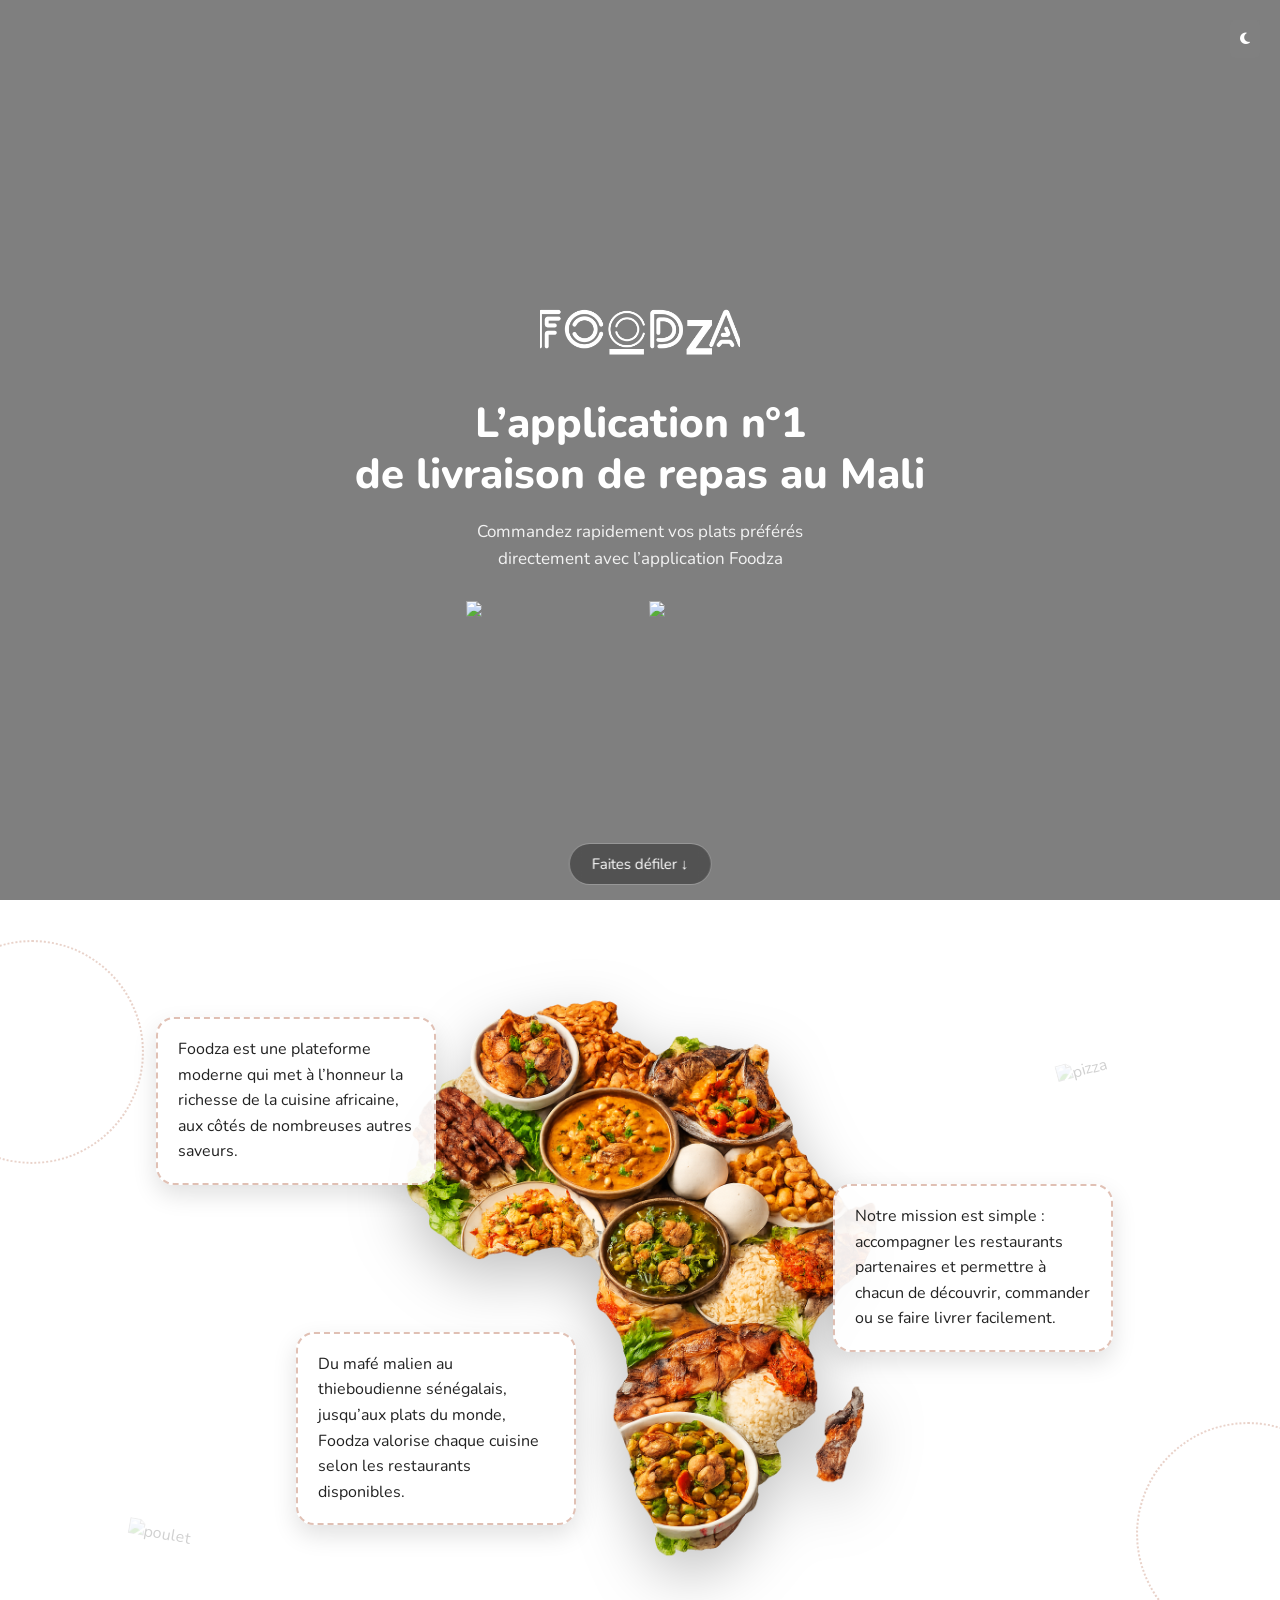
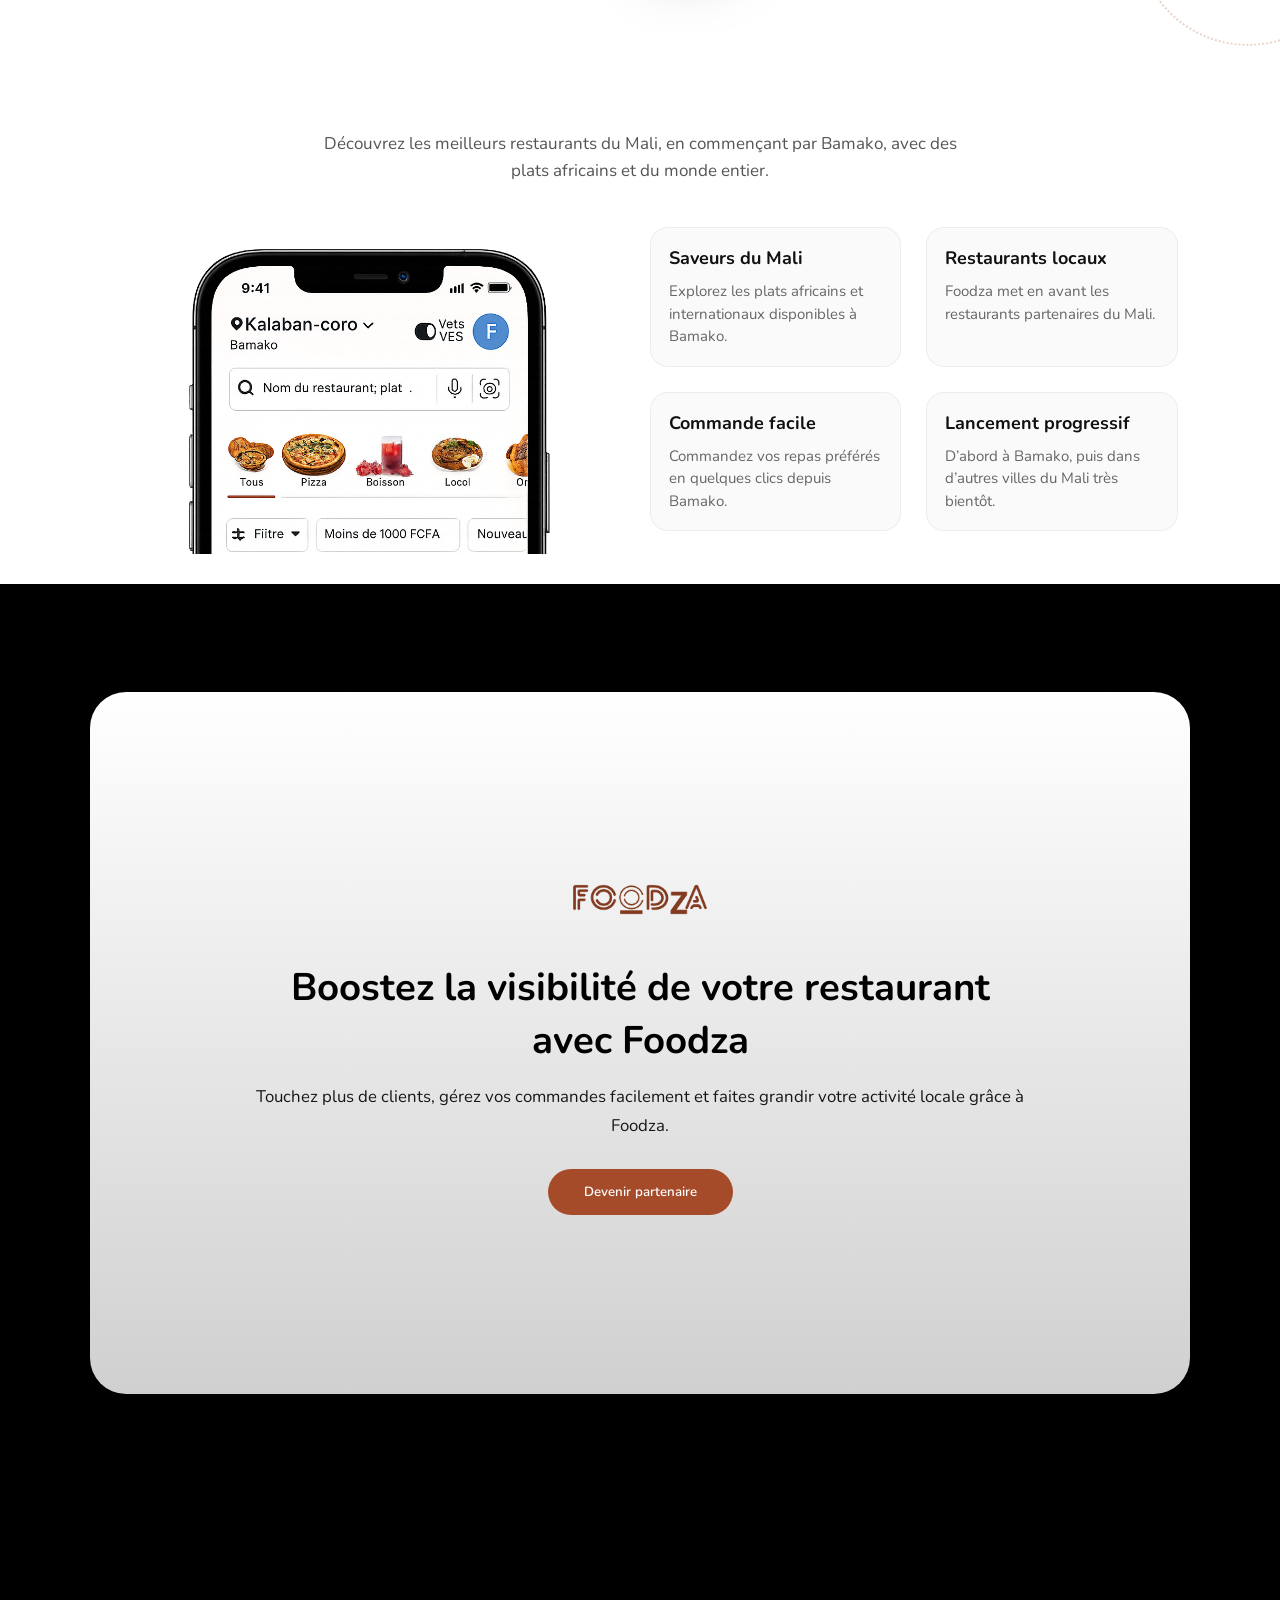
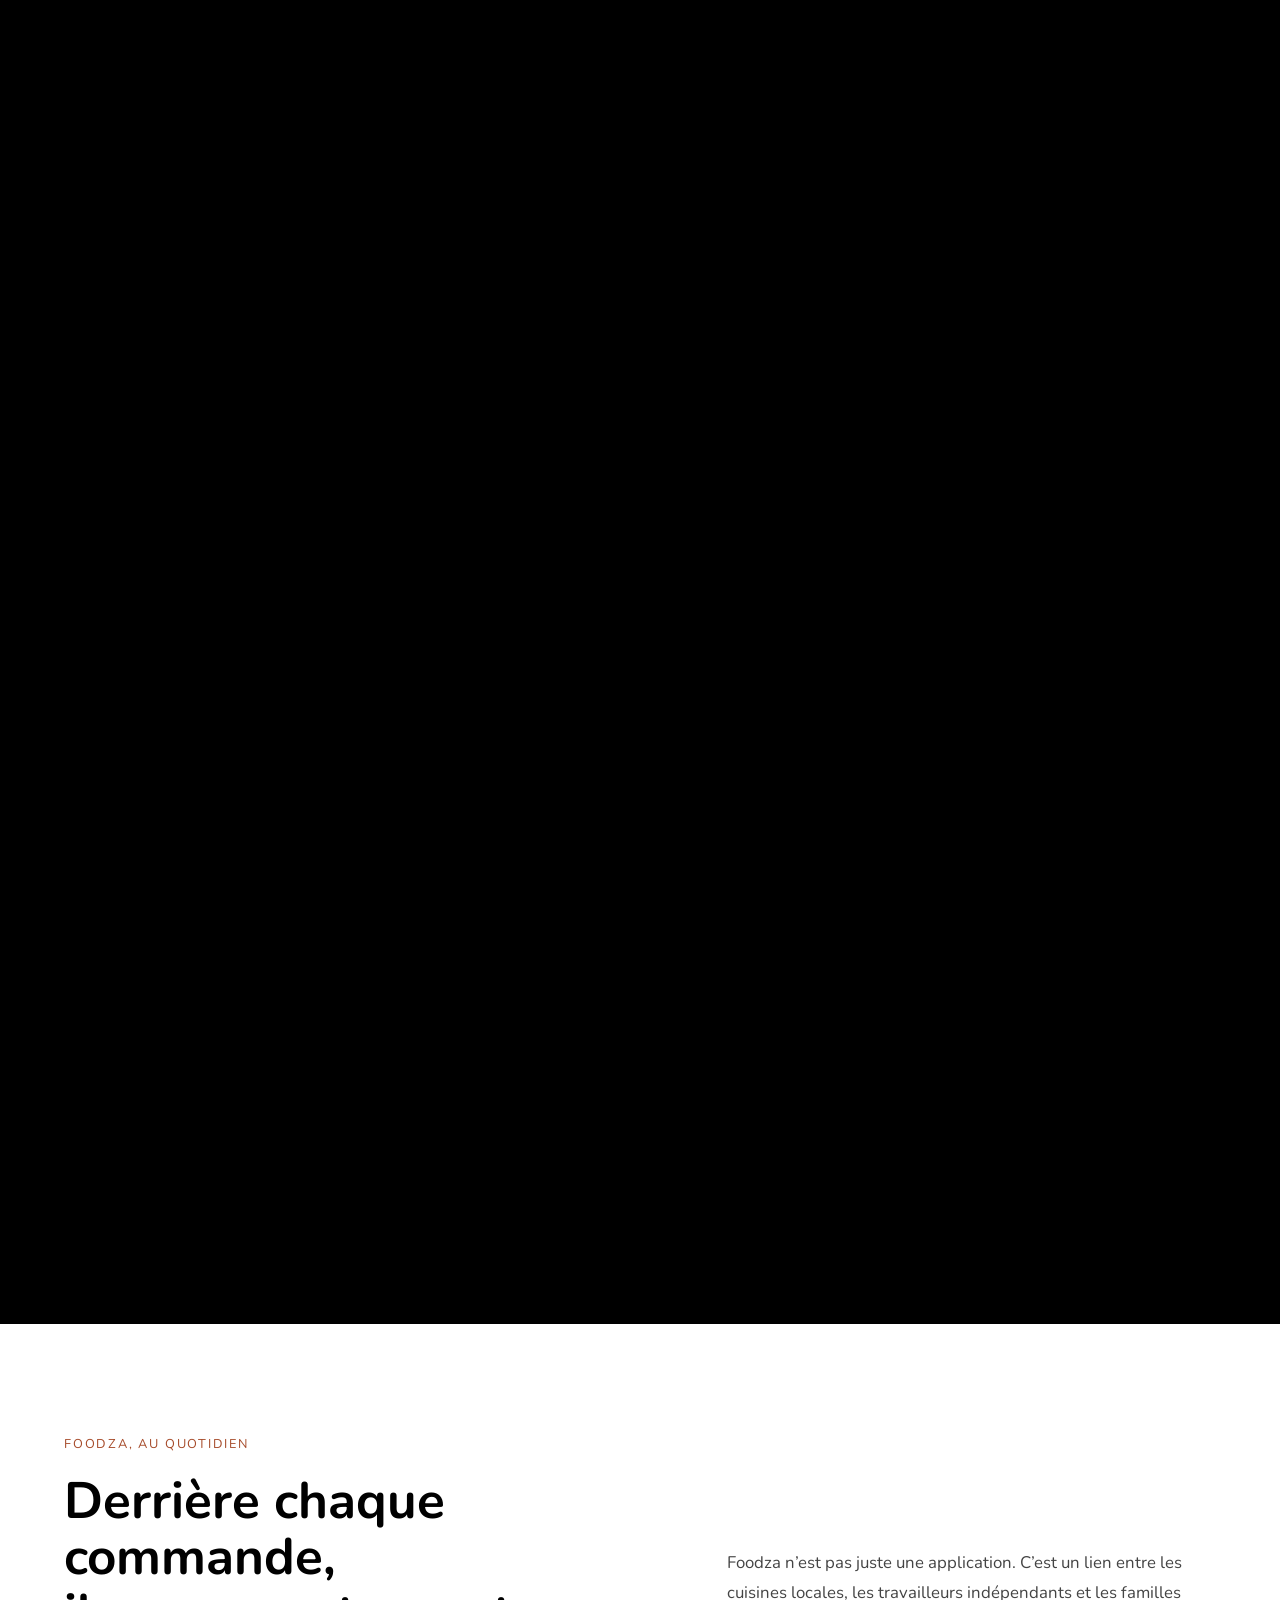
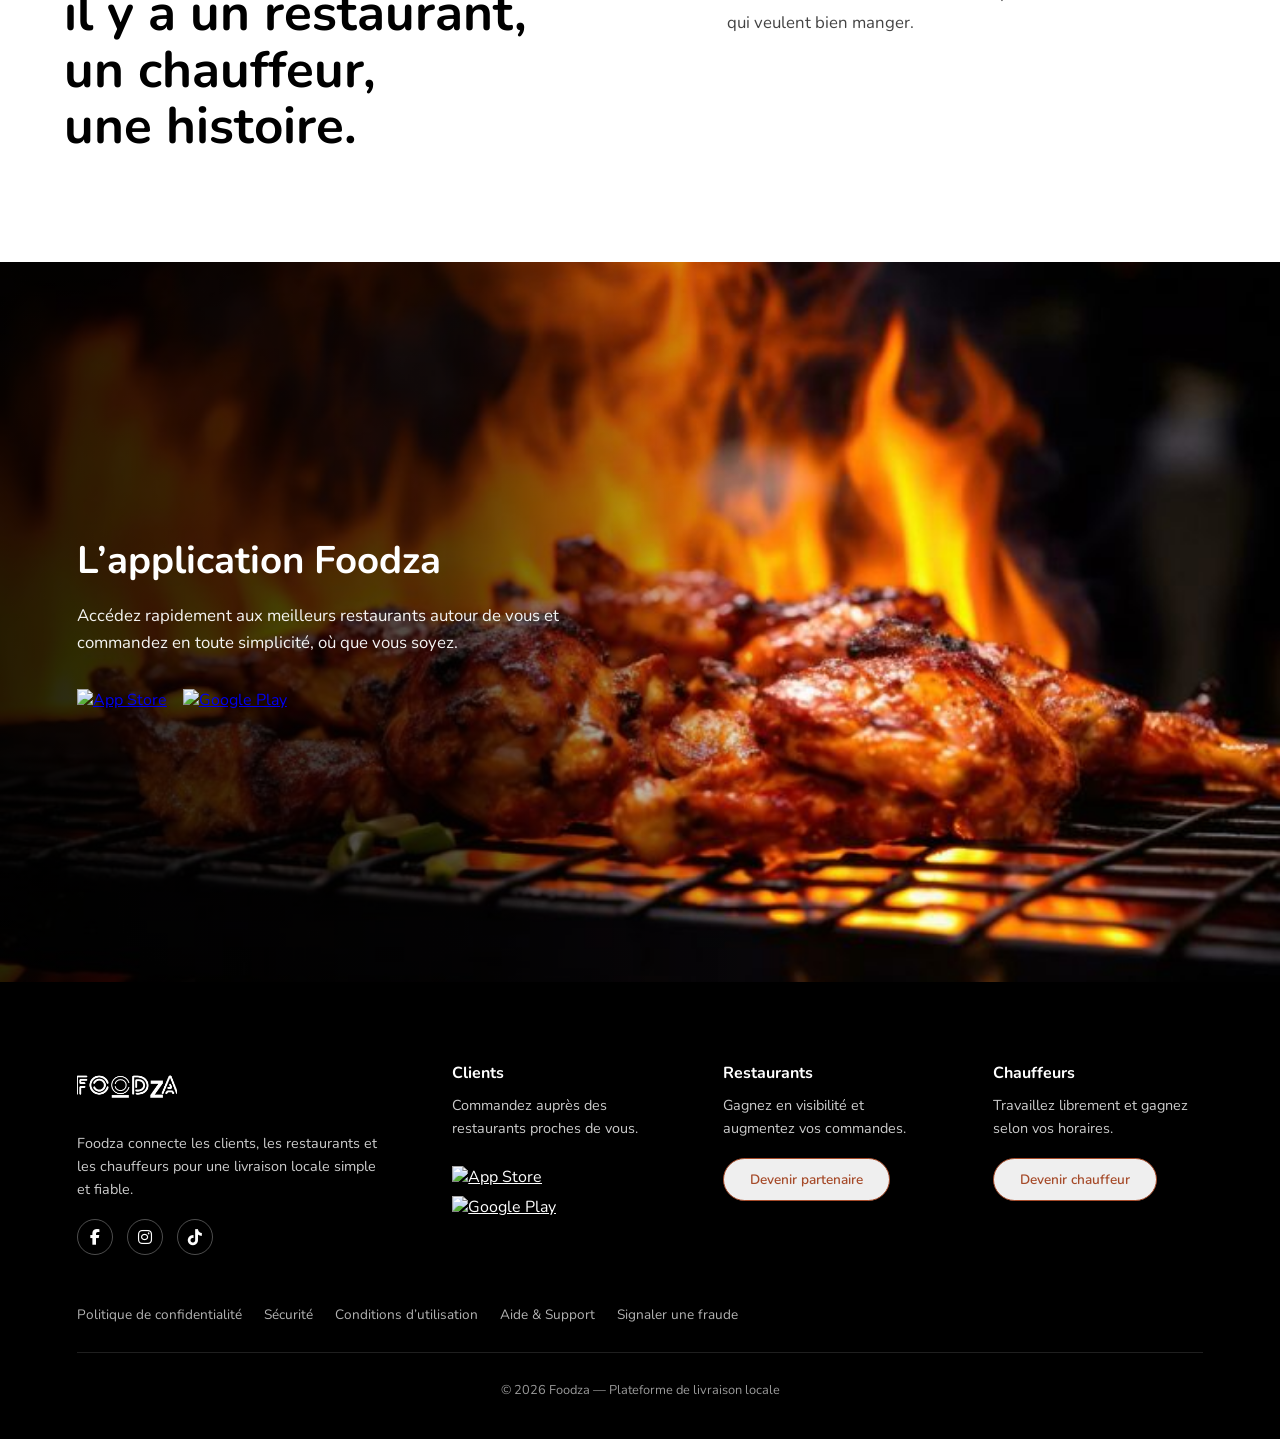
==== commit f69469f0: "Add files via upload" ====
--- a/index.html
+++ b/index.html
@@ -162,7 +162,9 @@
         et faites grandir votre activité locale grâce à Foodza.
       </p>
 
-     <a href="partenaire.html" class="foodza-btn">Devenir partenaire</a>
+     <button class="foodza-btn" onclick="openForm('partenaire')">
+  Devenir partenaire
+</button>
     </div>
   </div>
 
@@ -177,7 +179,9 @@
         et travaillez quand vous le souhaitez.
       </p>
 
-      <a href="chauffeur.html" class="foodza-btn">Devenir chauffeur</a>
+      <button class="foodza-btn" onclick="openForm('chauffeur')">
+  Devenir chauffeur
+</button>
     </div>
   </div>
 
@@ -296,7 +300,9 @@
         Gagnez en visibilité et
         augmentez vos commandes.
       </p>
-      <a href="#" class="footer-btn-outline">Devenir partenaire</a>
+      <button class="footer-btn-outline" onclick="openForm('partenaire')">
+  Devenir partenaire
+</button>
     </div>
 
     <!-- CHAUFFEURS -->
@@ -306,7 +312,9 @@
         Travaillez librement et
         gagnez selon vos horaires.
       </p>
-      <a href="#" class="footer-btn-outline">Devenir chauffeur</a>
+      <button class="footer-btn-outline" onclick="openForm('chauffeur')">
+  Devenir chauffeur
+</button>
     </div>
 
   </div>
@@ -343,13 +351,12 @@
 const button = document.getElementById("theme-toggle");
 const icon = button.querySelector("i");
 
-// charger mode sauvegardé
+// DARK MODE
 if (localStorage.getItem("theme") === "dark") {
   document.body.classList.add("dark-mode");
   icon.classList.replace("fa-moon", "fa-sun");
 }
 
-// click
 button.addEventListener("click", () => {
   document.body.classList.toggle("dark-mode");
 
@@ -362,7 +369,91 @@
   }
 });
 
+// POPUP
+let currentType = "";
+
+function openForm(type) {
+  currentType = type;
+  document.getElementById("popup-form").style.display = "flex";
+
+  const formType = document.getElementById("form-type");
+
+  if (type === "chauffeur") {
+    document.getElementById("form-title").textContent = "🚗 Devenir chauffeur";
+    formType.value = "chauffeur";
+  } else {
+    document.getElementById("form-title").textContent = "🍽 Devenir partenaire";
+    formType.value = "partenaire";
+  }
+}
+
+function closeForm() {
+  document.getElementById("popup-form").style.display = "none";
+}
+
+
+// ⚠️ IMPORTANT → attendre que la page charge
+window.addEventListener("DOMContentLoaded", () => {
+  const form = document.getElementById("form");
+  const btn = document.getElementById("btn");
+
+  form.addEventListener("submit", function(e){
+    e.preventDefault();
+
+    btn.textContent = "Envoi...";
+    btn.disabled = true;
+
+    fetch(form.action, {
+      method: "POST",
+      body: new FormData(form),
+      headers: { 'Accept': 'application/json' }
+    }).then(() => {
+
+      const success = document.getElementById("success");
+
+      if (currentType === "chauffeur") {
+        success.textContent = "✅ Merci ! Nous vous contacterons pour devenir chauffeur 🚗";
+      } else {
+        success.textContent = "✅ Merci ! Notre équipe vous contactera pour votre restaurant 🍽";
+      }
+
+      success.style.display = "block";
+      form.reset();
+
+      // 🔥 fermeture automatique
+      setTimeout(() => {
+        closeForm();
+        success.style.display = "none";
+      }, 2500);
+
+      btn.textContent = "Envoyer";
+      btn.disabled = false;
+    });
+  });
+});
 </script>
+<div id="popup-form" class="popup">
+  <div class="popup-content">
+
+    <span class="close" onclick="closeForm()">✖</span>
+
+    <h2 id="form-title">Formulaire</h2>
+
+   <form id="form" action="https://formspree.io/f/mqegyzqg" method="POST">
+
+  <input type="hidden" name="type" id="form-type">
+
+  <input type="text" name="nom" placeholder="Nom complet" required>
+  <input type="tel" name="telephone" placeholder="Téléphone" required>
+  <input type="text" name="ville" placeholder="Ville" required>
+
+  <button type="submit" id="btn">Envoyer</button>
+</form>
+
+    <p id="success">✅ Envoyé !</p>
+
+  </div>
+</div>
 
 </body>
 </html>
--- a/style.css
+++ b/style.css
@@ -1005,4 +1005,141 @@
   .foodza-stack-section {
     background: white; /* enlève le noir */
   }
-}+}
+/* CORRECTION MOBILE - STOP BACKGROUND FIXED */
+@media (max-width: 768px) {
+
+  .hero-video {
+    position: absolute !important;
+    object-fit: cover;
+  }
+
+  .hero {
+    background-attachment: scroll !important;
+  }
+
+  .foodza-stack-section {
+    position: relative !important;
+  }
+
+  .foodza-card {
+    position: relative !important;
+  }
+
+}
+/* DARK MODE GLOBAL */
+body.dark-mode {
+  background-color: #0f0f0f;
+  color: #fff;
+}
+
+body.dark-mode section {
+  background-color: #0f0f0f;
+  color: #fff;
+}
+
+/* cards */
+body.dark-mode .feature-card,
+body.dark-mode .foodza-card {
+  background-color: #1a1a1a;
+}
+
+/* 🔥 EXCEPTION FOOTER */
+body.dark-mode .foodza-footer {
+  background-color: #000 !important;
+  color: #fff !important;
+}
+/* OVERLAY */
+.popup {
+  display: none;
+  position: fixed;
+  inset: 0;
+  background: rgba(0,0,0,0.6);
+  backdrop-filter: blur(6px); /* 🔥 effet WhatsApp */
+  justify-content: center;
+  align-items: center;
+  z-index: 9999;
+  animation: fadeIn 0.4s ease;
+}
+
+/* BOX */
+.popup-content {
+  background: #fff;
+  padding: 30px;
+  border-radius: 22px;
+  width: 320px;
+  text-align: center;
+  position: relative;
+
+  transform: translateY(40px);
+  opacity: 0;
+  animation: slideUp 0.4s ease forwards;
+}
+
+/* INPUT */
+.popup-content input {
+  width: 100%;
+  padding: 12px;
+  margin: 8px 0;
+  border-radius: 10px;
+  border: 1px solid #ddd;
+  transition: 0.3s;
+}
+
+.popup-content input:focus {
+  border-color: #00c853;
+  box-shadow: 0 0 0 2px rgba(0,200,83,0.2);
+}
+
+/* BUTTON */
+.popup-content button {
+  width: 100%;
+  padding: 12px;
+  background: linear-gradient(135deg, #00c853, #00a844);
+  color: white;
+  border: none;
+  border-radius: 12px;
+  margin-top: 10px;
+  font-weight: bold;
+  cursor: pointer;
+  transition: 0.3s;
+}
+
+.popup-content button:hover {
+  transform: translateY(-2px);
+}
+
+/* CLOSE BUTTON */
+.close {
+  position: absolute;
+  top: 12px;
+  right: 15px;
+  font-size: 18px;
+  cursor: pointer;
+  opacity: 0.6;
+}
+
+.close:hover {
+  opacity: 1;
+}
+
+/* SUCCESS */
+#success {
+  display: none;
+  margin-top: 12px;
+  color: green;
+  font-weight: bold;
+}
+
+/* ANIMATIONS */
+@keyframes fadeIn {
+  from {opacity: 0;}
+  to {opacity: 1;}
+}
+
+@keyframes slideUp {
+  to {
+    transform: translateY(0);
+    opacity: 1;
+  }
+}
